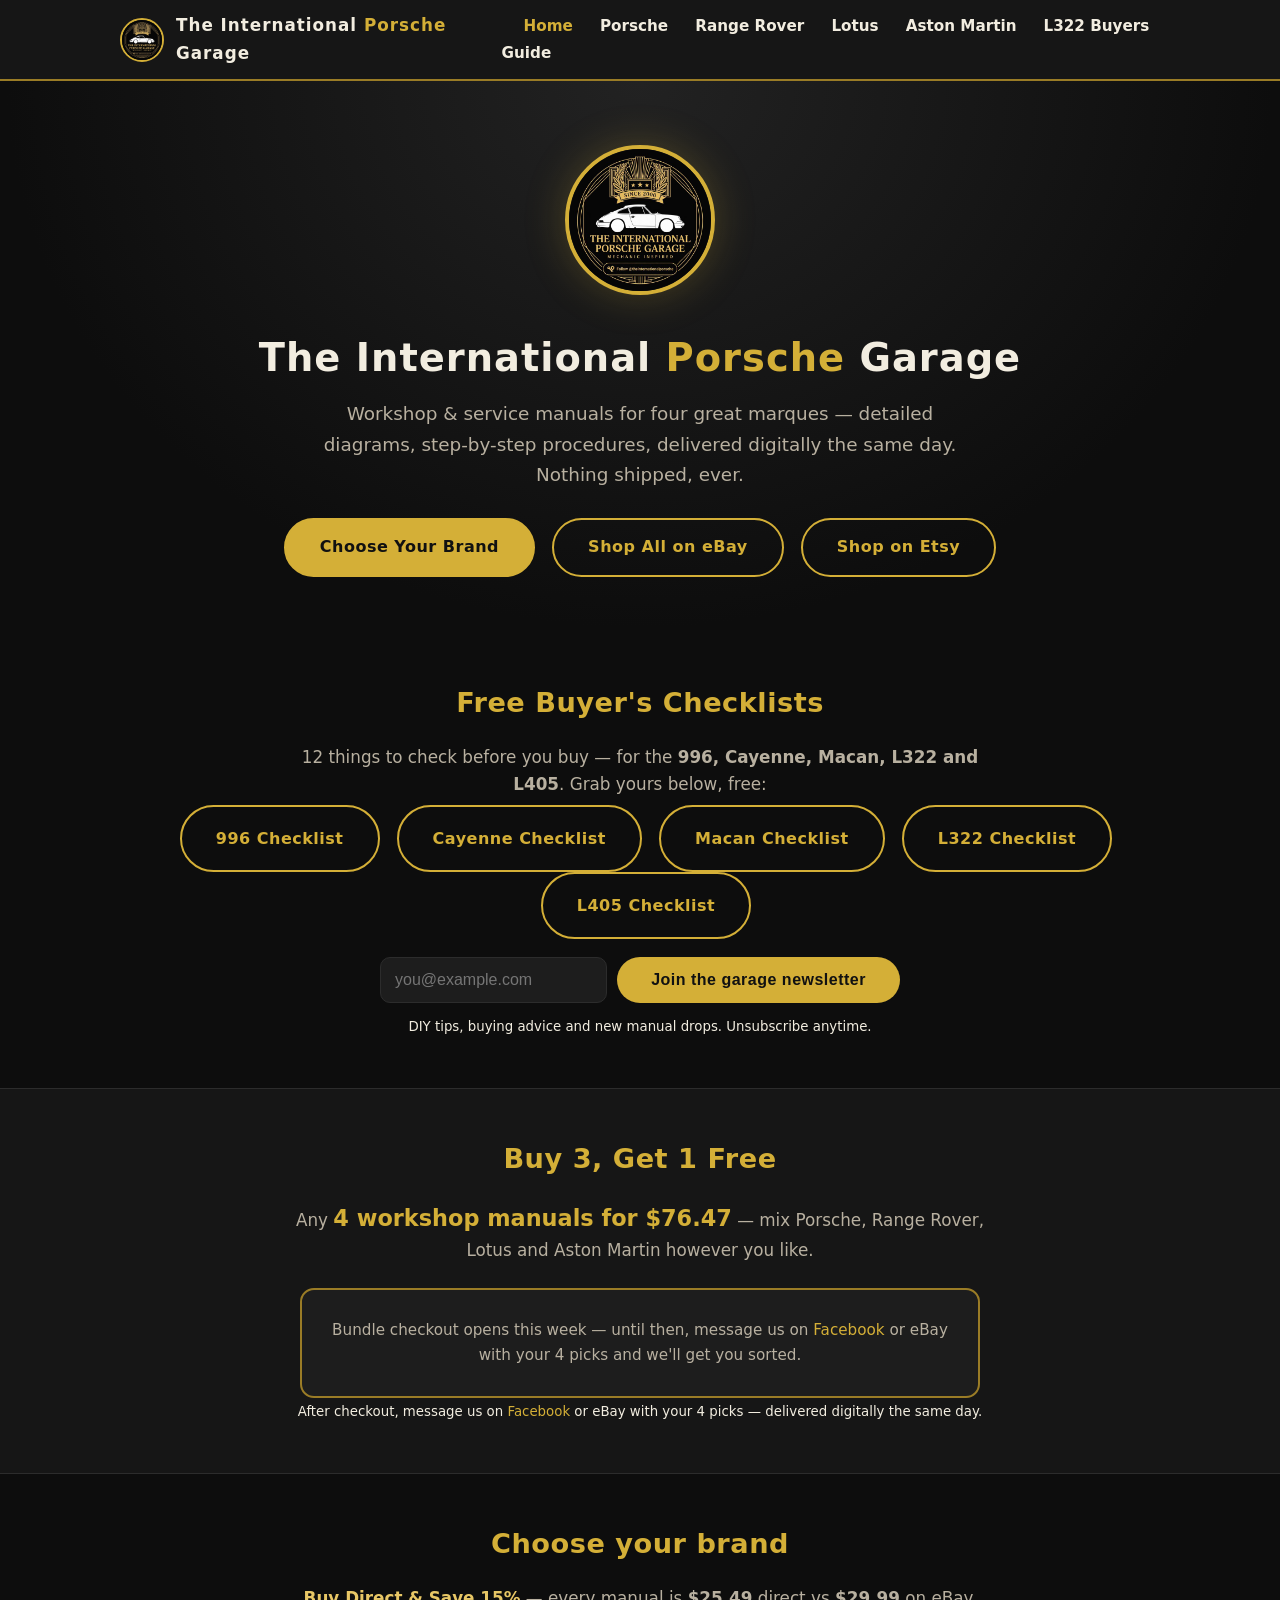
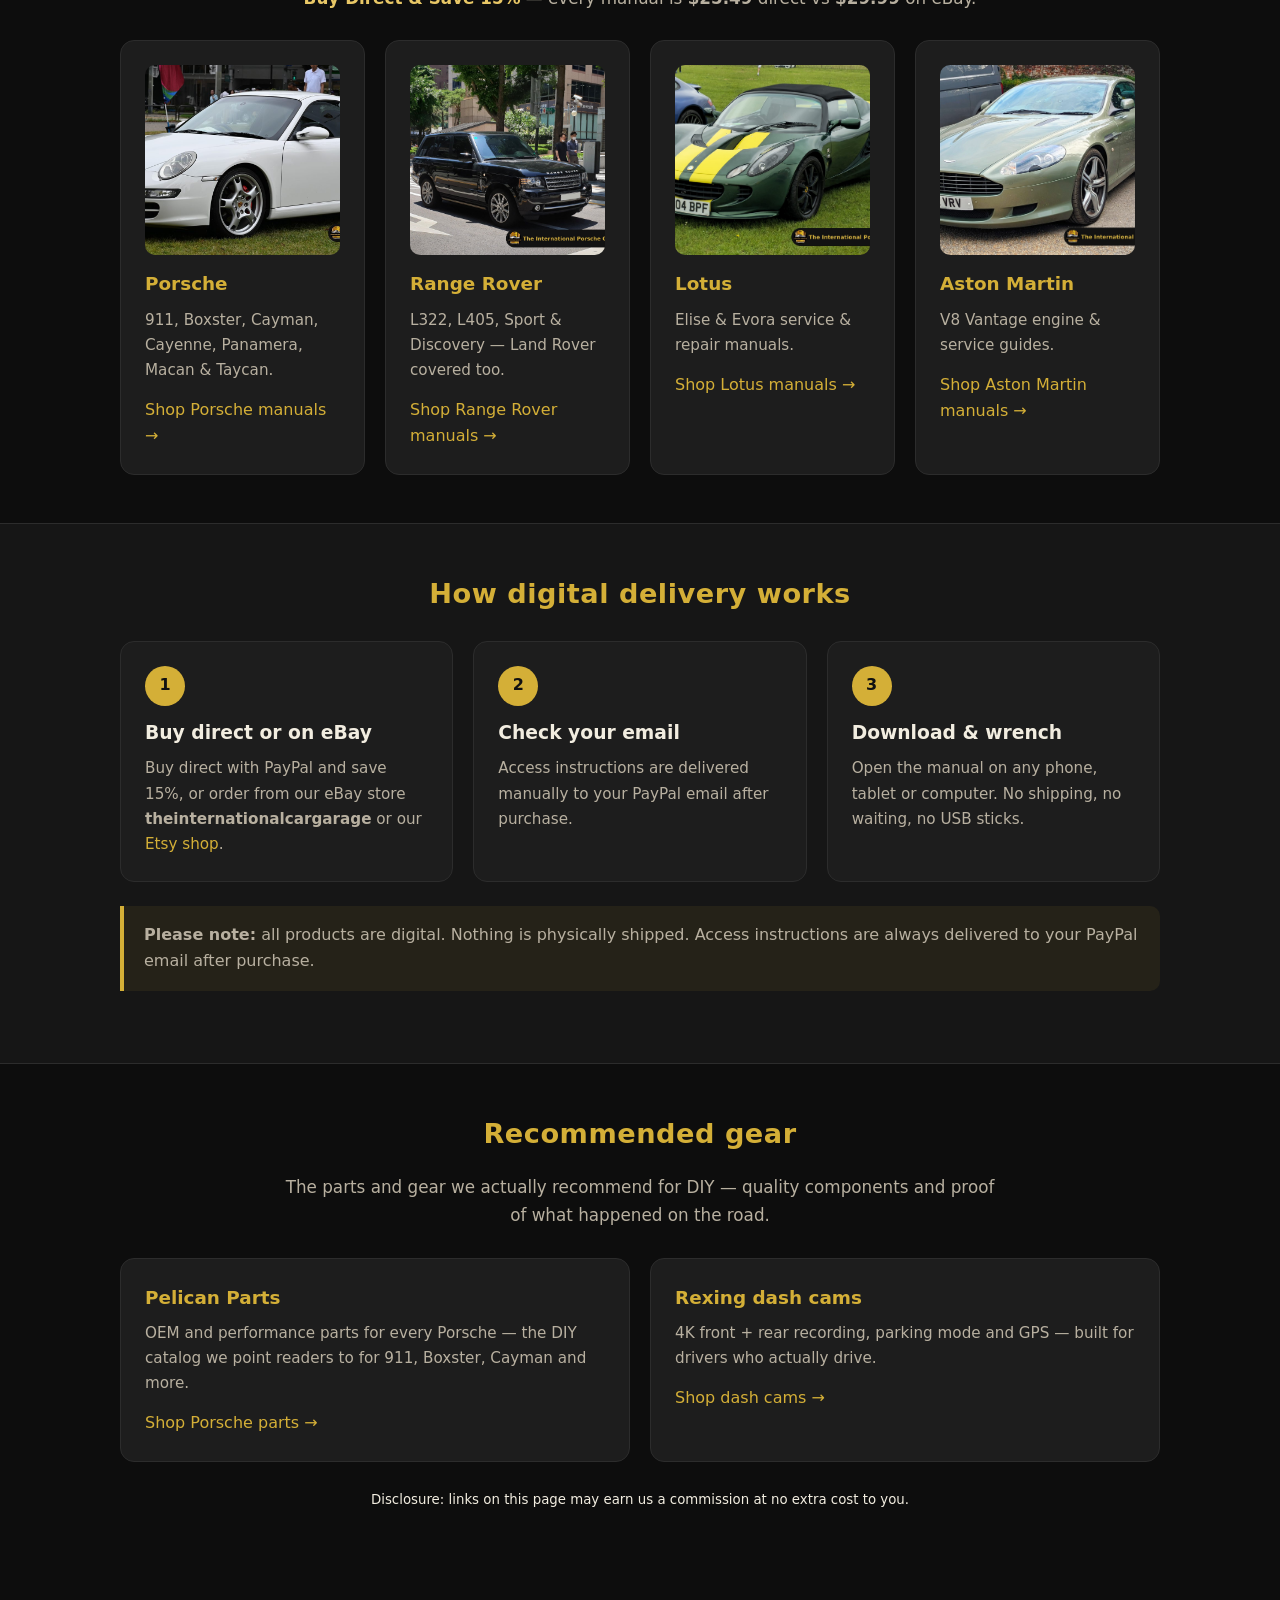
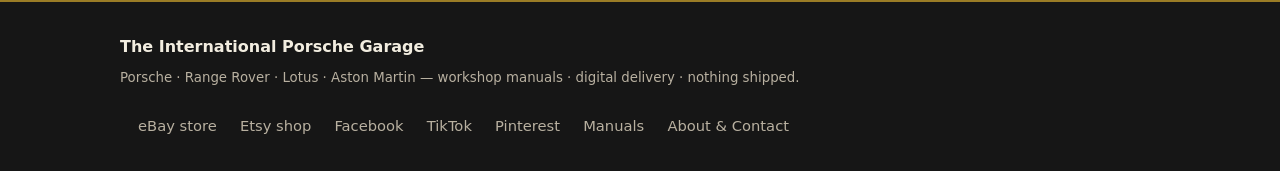
==== index.html @ 4a4b965f "Add Etsy shop links (hero, footers, how-to-buy)" ====
<!DOCTYPE html>
<html lang="en">
<head>
  <meta charset="utf-8">
  <meta name="viewport" content="width=device-width, initial-scale=1">
  <title>The International Porsche Garage — Workshop Manuals, 4 Brands, Digital Delivery</title>
  <meta name="description" content="Workshop & service manuals for Porsche, Range Rover, Lotus and Aston Martin. Buy direct & save 15% — $25.49 vs $29.99 on eBay. Same-day digital delivery.">
  <link rel="icon" href="assets/ipg-logo.jpg">
  <link rel="stylesheet" href="styles.css">
  <script src="https://www.paypal.com/sdk/js?client-id=BAACAXDh_GmUXd4wZb-8EBJlsgw_2A9mJOTpD0rXL8noN7NnNL7IlCgoK8mFamyL8GmLKQq5UxAEnn_iks&amp;components=hosted-buttons&amp;enable-funding=venmo&amp;currency=USD"></script>
</head>
<body>

<header class="site">
  <div class="wrap nav">
    <a class="brand" href="index.html">
      <img src="assets/ipg-logo.jpg" alt="The International Porsche Garage logo">
      <span>The International <em>Porsche</em> Garage</span>
    </a>
    <nav class="links">
      <a href="index.html" class="active">Home</a>
      <a href="brands/porsche.html">Porsche</a>
      <a href="brands/range-rover.html">Range Rover</a>
      <a href="brands/lotus.html">Lotus</a>
      <a href="brands/aston-martin.html">Aston Martin</a>
      <a href="l322-buyers-guide.pdf">L322 Buyers Guide</a>
    </nav>
  </div>
</header>

<div class="hero">
  <img class="logo" src="assets/ipg-logo.jpg" alt="The International Porsche Garage logo">
  <h1>The International <span class="gold">Porsche</span> Garage</h1>
  <p class="tag">Workshop &amp; service manuals for four great marques — detailed diagrams, step-by-step procedures, delivered digitally the same day. Nothing shipped, ever.</p>
  <a class="btn" href="#brands">Choose Your Brand</a>
  <a class="btn ghost" href="https://ebay.com/inf/internationalporschegarage?mkcid=1&mkrid=711-53200-19255-0&siteid=0&campid=5339212462&toolid=80008&mkevt=1" rel="noopener">Shop All on eBay</a>
  <a class="btn ghost" href="https://internationalgarage.etsy.com" rel="noopener">Shop on Etsy</a>
</div>

<section class="block" id="checklist">
  <div class="wrap">
    <h2 class="center">Free Buyer's Checklists</h2>
    <p class="lead center" style="margin:0 auto 6px;">12 things to check before you buy — for the <strong>996, Cayenne, Macan, L322 and L405</strong>. Grab yours below, free:</p>
    <p class="center" style="line-height:2.2;">
      <a class="btn ghost" href="996-buyers-checklist.pdf">996 Checklist</a>
      <a class="btn ghost" href="cayenne-buyers-checklist.pdf">Cayenne Checklist</a>
      <a class="btn ghost" href="macan-buyers-checklist.pdf">Macan Checklist</a>
      <a class="btn ghost" href="l322-buyers-checklist.pdf">L322 Checklist</a>
      <a class="btn ghost" href="l405-buyers-checklist.pdf">L405 Checklist</a>
    </p>
    <form class="signup" action="https://buttondown.com/api/emails/embed-subscribe/theinternational" method="post" target="popupwindow" onsubmit="window.open('https://buttondown.com/theinternational','popupwindow')">
      <input type="email" name="email" placeholder="you@example.com" required aria-label="Email address">
      <input type="submit" class="btn" value="Join the garage newsletter">
    </form>
    <p class="center"><small>DIY tips, buying advice and new manual drops. Unsubscribe anytime.</small></p>
  </div>
</section>

<section class="block alt" id="bundle">
  <div class="wrap">
    <h2 class="center">Buy 3, Get 1 Free</h2>
    <p class="lead center" style="margin:0 auto 6px;">Any <span class="bundle-price">4 workshop manuals for $76.47</span> — mix Porsche, Range Rover, Lotus and Aston Martin however you like.</p>
    <div class="buybox" id="bundle-box"></div>
    <p class="center"><small>After checkout, message us on <a href="https://www.facebook.com/theinternationalporschegarage" rel="noopener">Facebook</a> or eBay with your 4 picks — delivered digitally the same day.</small></p>
  </div>
</section>

<section class="block" id="brands">
  <div class="wrap">
    <h2 class="center">Choose your brand</h2>
    <p class="lead center" style="margin:0 auto;"><span class="save">Buy Direct &amp; Save 15%</span> — every manual is <strong>$25.49</strong> direct vs <strong>$29.99</strong> on eBay.</p>
    <div class="grid">
      <div class="card brand-card">
        <a href="brands/porsche.html"><img src="assets/brands/porsche/ebay-116914563737.jpg" alt="Porsche workshop manuals" loading="lazy"></a>
        <h3>Porsche</h3>
        <p>911, Boxster, Cayman, Cayenne, Panamera, Macan &amp; Taycan.</p>
        <a href="brands/porsche.html">Shop Porsche manuals →</a>
      </div>
      <div class="card brand-card">
        <a href="brands/range-rover.html"><img src="assets/brands/range-rover/ebay-116346151803.jpg" alt="Range Rover workshop manuals" loading="lazy"></a>
        <h3>Range Rover</h3>
        <p>L322, L405, Sport &amp; Discovery — Land Rover covered too.</p>
        <a href="brands/range-rover.html">Shop Range Rover manuals →</a>
      </div>
      <div class="card brand-card">
        <a href="brands/lotus.html"><img src="assets/brands/lotus/ebay-116580753707.jpg" alt="Lotus workshop manuals" loading="lazy"></a>
        <h3>Lotus</h3>
        <p>Elise &amp; Evora service &amp; repair manuals.</p>
        <a href="brands/lotus.html">Shop Lotus manuals →</a>
      </div>
      <div class="card brand-card">
        <a href="brands/aston-martin.html"><img src="assets/brands/aston-martin/ebay-116252899234.jpg" alt="Aston Martin workshop manuals" loading="lazy"></a>
        <h3>Aston Martin</h3>
        <p>V8 Vantage engine &amp; service guides.</p>
        <a href="brands/aston-martin.html">Shop Aston Martin manuals →</a>
      </div>
    </div>
  </div>
</section>

<section class="block alt">
  <div class="wrap">
    <h2 class="center">How digital delivery works</h2>
    <div class="steps">
      <div class="step">
        <div class="num">1</div>
        <h3>Buy direct or on eBay</h3>
        <p>Buy direct with PayPal and save 15%, or order from our eBay store <strong>theinternationalcargarage</strong> or our <a href="https://internationalgarage.etsy.com" rel="noopener">Etsy shop</a>.</p>
      </div>
      <div class="step">
        <div class="num">2</div>
        <h3>Check your email</h3>
        <p>Access instructions are delivered manually to your PayPal email after purchase.</p>
      </div>
      <div class="step">
        <div class="num">3</div>
        <h3>Download &amp; wrench</h3>
        <p>Open the manual on any phone, tablet or computer. No shipping, no waiting, no USB sticks.</p>
      </div>
    </div>
    <div class="note"><strong>Please note:</strong> all products are digital. Nothing is physically shipped. Access instructions are always delivered to your PayPal email after purchase.</div>
  </div>
</section>

<section class="block">   <div class="wrap">     <h2 class="center">Recommended gear</h2>     <p class="lead center" style="margin:0 auto;">The parts and gear we actually recommend for DIY — quality components and proof of what happened on the road.</p>     <div class="grid">       <div class="card"><h3>Pelican Parts</h3><p>OEM and performance parts for every Porsche — the DIY catalog we point readers to for 911, Boxster, Cayman and more.</p><a href="https://click.linksynergy.com/deeplink?id=HTCeAkO/Ac4&mid=43304&murl=https%3A%2F%2Fwww.pelicanparts.com%2FPorsche%2Fcatalog%2Fcatalog.htm" rel="nofollow sponsored noopener">Shop Porsche parts &rarr;</a></div>       <div class="card"><h3>Rexing dash cams</h3><p>4K front + rear recording, parking mode and GPS — built for drivers who actually drive.</p><a href="https://www.kqzyfj.com/click-101884568-15735466?url=https%3A%2F%2Frexing.com%2Fcollections%2Fshop-all-dash-cams" rel="nofollow sponsored noopener">Shop dash cams &rarr;</a></div>     </div>     <p class="center" style="margin-top:1.5rem;"><small>Disclosure: links on this page may earn us a commission at no extra cost to you.</small></p>   </div> </section>

<footer class="site">
  <div class="wrap">
    <div>
      <strong>The International Porsche Garage</strong>
      <small>Porsche · Range Rover · Lotus · Aston Martin — workshop manuals · digital delivery · nothing shipped.</small>
    </div>
    <div class="links">
      <a href="https://ebay.com/inf/internationalporschegarage?mkcid=1&mkrid=711-53200-19255-0&siteid=0&campid=5339212462&toolid=80008&mkevt=1" rel="noopener">eBay store</a>
      <a href="https://internationalgarage.etsy.com" rel="noopener">Etsy shop</a>
      <a href="https://www.facebook.com/theinternationalporschegarage" rel="noopener">Facebook</a>
      <a href="https://www.tiktok.com/@theinternationalporsche" rel="noopener">TikTok</a>
      <a href="https://www.pinterest.com/theinternationalporschegarage/" rel="noopener">Pinterest</a>
      <a href="manuals.html">Manuals</a>
      <a href="about.html">About &amp; Contact</a>
    </div>
  </div>
</footer>

<script>
(function () {
  // Bundle: buy 3 get 1 free — any 4 manuals for $76.47.
  // Peter creates the $76.47 hosted button in PayPal; paste its ID below to go live.
  var BUNDLE_BUTTON_ID = "7VCF7JUK8BPQG";
  var box = document.getElementById("bundle-box");
  if (BUNDLE_BUTTON_ID && window.paypal && paypal.HostedButtons) {
    box.innerHTML = "<h3>Pay with PayPal — $76.47</h3>";
    var div = document.createElement("div");
    div.id = "paypal-container-" + BUNDLE_BUTTON_ID;
    box.appendChild(div);
    paypal.HostedButtons({ hostedButtonId: BUNDLE_BUTTON_ID }).render("#" + div.id);
  } else {
    box.innerHTML = '<p class="muted">Bundle checkout opens this week — until then, message us on ' +
      '<a href="https://www.facebook.com/theinternationalporschegarage" rel="noopener">Facebook</a> ' +
      'or eBay with your 4 picks and we\'ll get you sorted.</p>';
  }
})();
</script>

</body>
</html>
---- styles.css ----
/* The International Porsche Garage — black & gold theme */
:root {
  --black: #0d0d0d;
  --coal: #161616;
  --panel: #1d1d1d;
  --gold: #d4af37;
  --gold-soft: #e8c766;
  --gold-dim: #9a7c26;
  --text: #f2ede0;
  --muted: #b8b0a0;
  --line: #2c2c2c;
}
* { box-sizing: border-box; margin: 0; padding: 0; }
html { scroll-behavior: smooth; }
body {
  font-family: "Segoe UI", system-ui, -apple-system, Helvetica, Arial, sans-serif;
  background: var(--black);
  color: var(--text);
  line-height: 1.65;
}
a { color: var(--gold); text-decoration: none; }
a:hover { color: var(--gold-soft); text-decoration: underline; }
.wrap { max-width: 1080px; margin: 0 auto; padding: 0 20px; }

/* Header */
header.site {
  background: var(--coal);
  border-bottom: 2px solid var(--gold-dim);
  position: sticky; top: 0; z-index: 50;
}
.nav { display: flex; align-items: center; justify-content: space-between; padding: 12px 20px; }
.brand { display: flex; align-items: center; gap: 12px; }
.brand img { width: 44px; height: 44px; border-radius: 50%; border: 2px solid var(--gold); object-fit: cover; }
.brand span { font-weight: 800; letter-spacing: 1px; font-size: 1.05rem; color: var(--text); }
.brand span em { color: var(--gold); font-style: normal; }
nav.links a { margin-left: 22px; font-weight: 600; font-size: .95rem; color: var(--text); }
nav.links a:hover, nav.links a.active { color: var(--gold); text-decoration: none; }

/* Hero */
.hero {
  text-align: center;
  padding: 64px 20px 56px;
  background: radial-gradient(ellipse at 50% 0%, #222 0%, var(--black) 70%);
}
.hero img.logo {
  width: 150px; height: 150px; border-radius: 50%;
  border: 4px solid var(--gold);
  box-shadow: 0 0 40px rgba(212,175,55,.25);
  object-fit: cover; margin-bottom: 22px;
}
.hero h1 { font-size: 2.4rem; letter-spacing: 1px; margin-bottom: 10px; }
.hero h1 .gold { color: var(--gold); }
.hero p.tag { color: var(--muted); font-size: 1.15rem; max-width: 640px; margin: 0 auto 28px; }
.btn {
  display: inline-block; background: var(--gold); color: #111;
  font-weight: 800; letter-spacing: .5px;
  padding: 14px 34px; border-radius: 999px; font-size: 1rem;
  border: 2px solid var(--gold);
}
.btn:hover { background: var(--gold-soft); color: #111; text-decoration: none; }
.btn.ghost { background: transparent; color: var(--gold); margin-left: 12px; }
.btn.ghost:hover { background: rgba(212,175,55,.12); color: var(--gold-soft); }

/* Sections */
section.block { padding: 48px 0; }
section.block.alt { background: var(--coal); border-top: 1px solid var(--line); border-bottom: 1px solid var(--line); }
h2 { color: var(--gold); font-size: 1.7rem; margin-bottom: 18px; letter-spacing: .5px; }
h2.center, .center { text-align: center; }
p.lead { color: var(--muted); font-size: 1.05rem; max-width: 720px; }
.grid { display: grid; grid-template-columns: repeat(auto-fit, minmax(240px, 1fr)); gap: 20px; margin-top: 28px; }
.card {
  background: var(--panel); border: 1px solid var(--line); border-radius: 14px;
  padding: 24px; transition: transform .15s, border-color .15s;
}
.card:hover { transform: translateY(-3px); border-color: var(--gold-dim); }
.card h3 { color: var(--gold); margin-bottom: 8px; font-size: 1.15rem; }
.card p { color: var(--muted); font-size: .95rem; margin-bottom: 14px; }
.card .price { color: var(--text); font-weight: 700; margin-bottom: 14px; display: block; }
.steps { display: grid; grid-template-columns: repeat(auto-fit, minmax(220px, 1fr)); gap: 20px; margin-top: 24px; }
.step { background: var(--panel); border: 1px solid var(--line); border-radius: 14px; padding: 24px; }
.step .num {
  display: inline-flex; width: 40px; height: 40px; border-radius: 50%;
  background: var(--gold); color: #111; font-weight: 800;
  align-items: center; justify-content: center; margin-bottom: 12px;
}
.step h3 { margin-bottom: 8px; }
.step p { color: var(--muted); font-size: .95rem; }

/* Footer */
footer.site { background: var(--coal); border-top: 2px solid var(--gold-dim); padding: 32px 20px; margin-top: 40px; }
footer.site .wrap { display: flex; flex-wrap: wrap; gap: 24px; justify-content: space-between; align-items: center; }
footer.site small { color: var(--muted); display: block; margin-top: 6px; }
footer.site .links a { margin-left: 18px; font-size: .92rem; color: var(--muted); }
footer.site .links a:hover { color: var(--gold); }

/* FAQ / about */
.faq dt { color: var(--gold); font-weight: 700; margin-top: 20px; }
.faq dd { color: var(--muted); margin-top: 6px; }
.note {
  background: rgba(212,175,55,.08); border-left: 4px solid var(--gold);
  padding: 16px 20px; border-radius: 0 10px 10px 0; margin: 24px 0; color: var(--muted);
}
@media (max-width: 640px) {
  .hero h1 { font-size: 1.8rem; }
  nav.links a { margin-left: 14px; font-size: .85rem; }
  .btn.ghost { margin-left: 0; margin-top: 12px; }
}

/* Brand pages */
.brand-hero { padding: 56px 20px 44px; }
ul.ticks { list-style: none; margin: 18px 0; }
ul.ticks li { color: var(--muted); padding: 6px 0 6px 30px; position: relative; }
ul.ticks li::before { content: "✓"; color: var(--gold); position: absolute; left: 4px; font-weight: 800; }
.buybox {
  background: var(--panel); border: 2px solid var(--gold-dim); border-radius: 14px;
  padding: 28px; margin: 24px auto 0; max-width: 680px; text-align: center;
}
.buybox h3 { color: var(--gold); margin-bottom: 10px; }
.buybox .muted, p.muted { color: var(--muted); font-size: .95rem; }
.buy-links { display: flex; flex-wrap: wrap; gap: 8px 22px; margin-top: 12px; }
.buy-links a { white-space: nowrap; }
.gallery {
  display: grid; grid-template-columns: repeat(auto-fill, minmax(200px, 1fr));
  gap: 16px; margin-top: 28px;
}
.gallery figure {
  background: var(--panel); border: 1px solid var(--line); border-radius: 12px;
  overflow: hidden; margin: 0;
}
.gallery img { width: 100%; height: 190px; object-fit: cover; display: block; }
.gallery figcaption { color: var(--muted); font-size: .82rem; padding: 10px 12px; text-transform: capitalize; }

/* Brand hub cards */
.brand-card { overflow: hidden; }
.brand-card img { width: 100%; height: 190px; object-fit: cover; border-radius: 10px; margin-bottom: 14px; display: block; }
.save { color: var(--gold-soft); font-weight: 700; }

/* Video embeds */
.videos { display: grid; grid-template-columns: repeat(auto-fill, minmax(300px, 1fr)); gap: 16px; margin-top: 28px; }
.videos figure { background: var(--panel); border: 1px solid var(--line); border-radius: 12px; overflow: hidden; margin: 0; }
.video-wrap { position: relative; padding-bottom: 56.25%; height: 0; }
.video-wrap iframe, .video-wrap video { position: absolute; top: 0; left: 0; width: 100%; height: 100%; border: 0; }
.videos figcaption { color: var(--muted); font-size: .82rem; padding: 10px 12px; }

/* Admin tool */
.admin-wrap { max-width: 760px; margin: 0 auto; padding: 24px 20px 60px; }
.passgate { text-align: center; padding: 60px 20px; }
.passgate input, .admin input[type=text], .admin input[type=url], .admin textarea, .admin select {
  width: 100%; background: var(--panel); border: 1px solid var(--line); color: var(--text);
  border-radius: 10px; padding: 12px 14px; font-size: 1rem; margin: 6px 0 14px; font-family: inherit;
}
.admin textarea { min-height: 90px; }
.admin label { color: var(--gold); font-weight: 700; display: block; margin-top: 18px; }
.admin .hint { color: var(--muted); font-size: .88rem; margin-top: -8px; margin-bottom: 8px; }
.tabs { display: flex; gap: 8px; flex-wrap: wrap; margin: 20px 0; }
.tabs button {
  flex: 1 1 0; min-width: 120px; background: var(--panel); border: 1px solid var(--line);
  color: var(--text); border-radius: 999px; padding: 12px 8px; font-weight: 700; font-size: .95rem;
}
.tabs button.active { background: var(--gold); color: #111; border-color: var(--gold); }
.thumbs { display: flex; flex-wrap: wrap; gap: 10px; margin-top: 12px; }
.thumb { position: relative; width: 96px; }
.thumb img { width: 96px; height: 96px; object-fit: cover; border-radius: 10px; border: 1px solid var(--line); display: block; }
.thumb.hero img { border: 3px solid var(--gold); }
.thumb .x {
  position: absolute; top: -8px; right: -8px; width: 26px; height: 26px; border-radius: 50%;
  background: #a33; color: #fff; border: none; font-weight: 800; font-size: 14px; line-height: 1;
}
.thumb .makero {
  position: absolute; bottom: -8px; left: 4px; font-size: .68rem; background: var(--gold);
  color: #111; border: none; border-radius: 999px; padding: 2px 8px; font-weight: 700;
}
.prod { background: var(--panel); border: 1px solid var(--line); border-radius: 12px; padding: 16px; margin: 12px 0; }
.prod .row { display: flex; gap: 10px; }
.savebar { position: sticky; bottom: 0; background: var(--coal); border-top: 2px solid var(--gold-dim); padding: 14px 20px; display: flex; gap: 10px; margin: 24px -20px 0; }
.savebar .btn { flex: 1; padding: 14px 10px; font-size: .95rem; }
.bigbtn { display: block; width: 100%; margin: 10px 0; }

/* Newsletter signup + bundle */
.signup { display: flex; gap: 10px; justify-content: center; margin: 18px auto 10px; max-width: 520px; flex-wrap: wrap; }
.signup input[type=email] { flex: 1; min-width: 220px; background: var(--panel); border: 1px solid var(--line); color: var(--text); border-radius: 10px; padding: 12px 14px; font-size: 1rem; }
.signup input[type=email]:focus { outline: none; border-color: var(--gold); }
.signup .btn { border: none; cursor: pointer; }
.bundle-price { font-size: 1.4rem; color: var(--gold); font-weight: 800; }
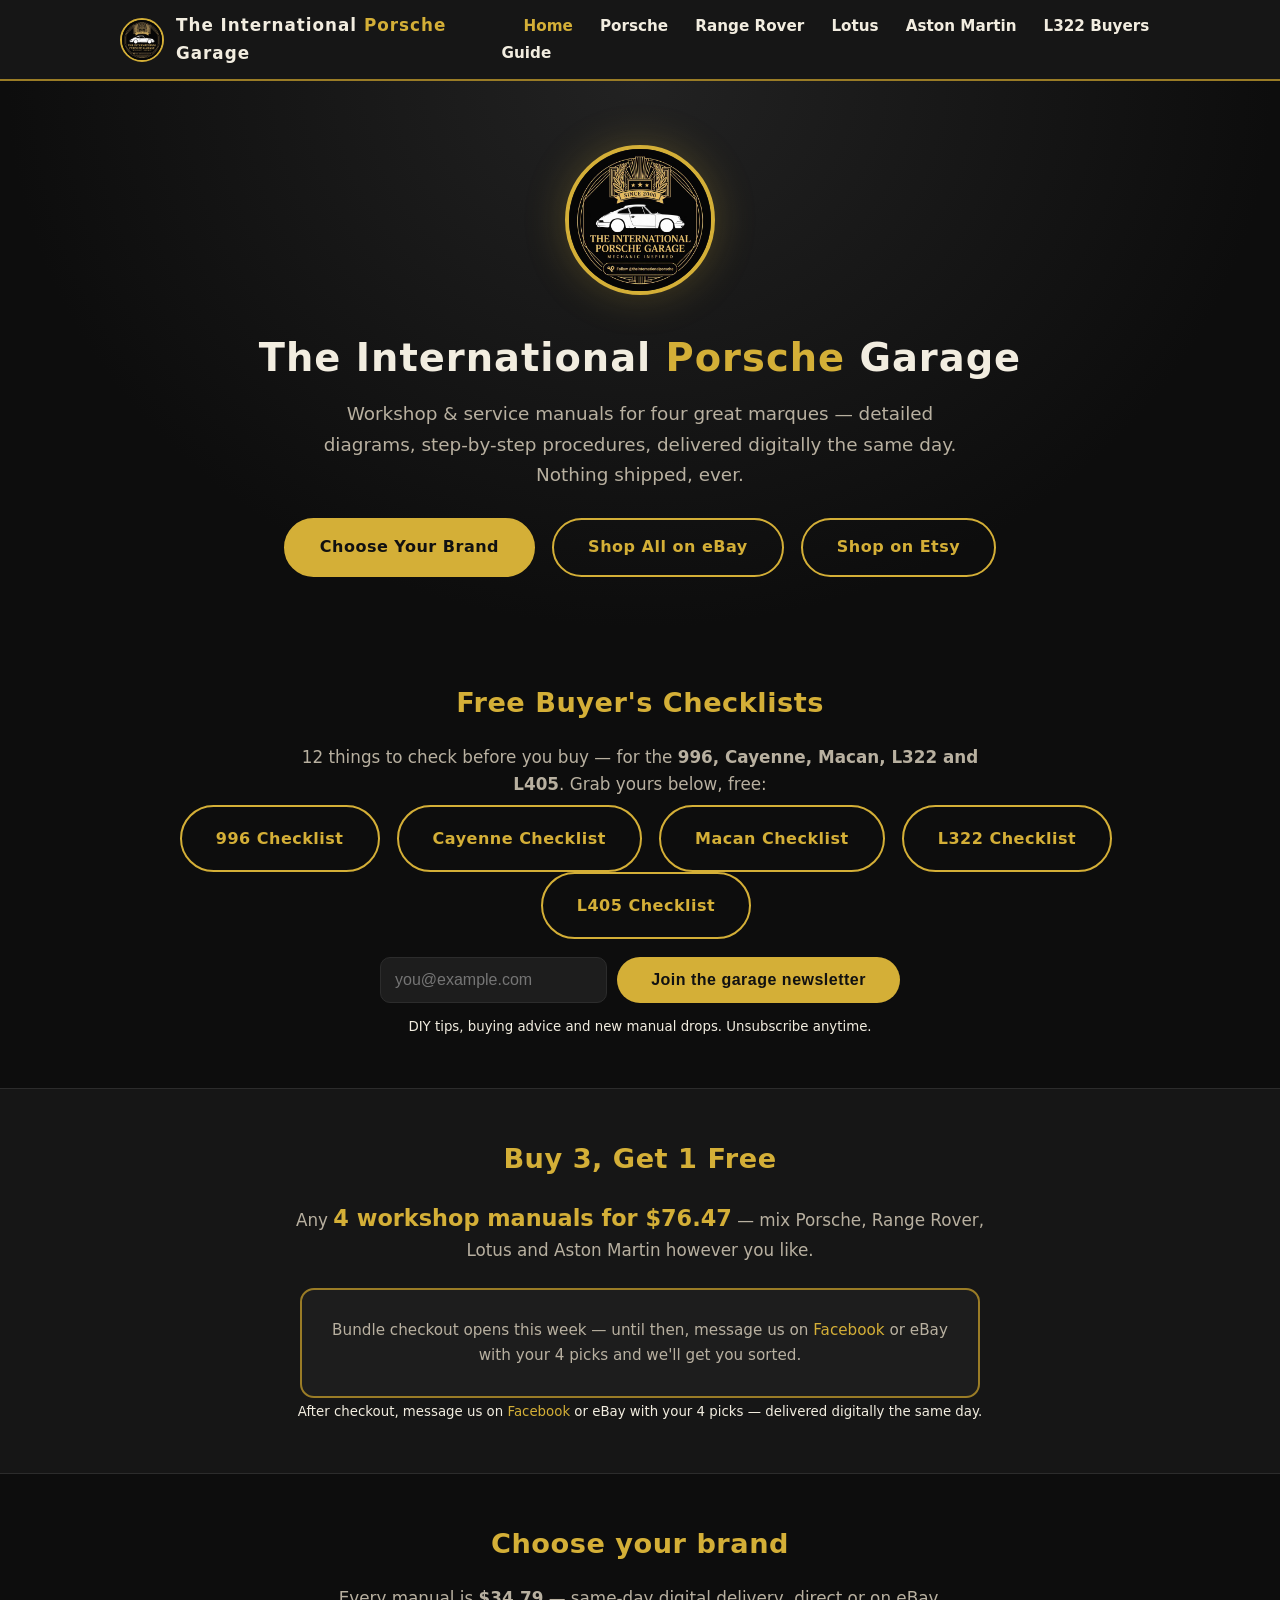
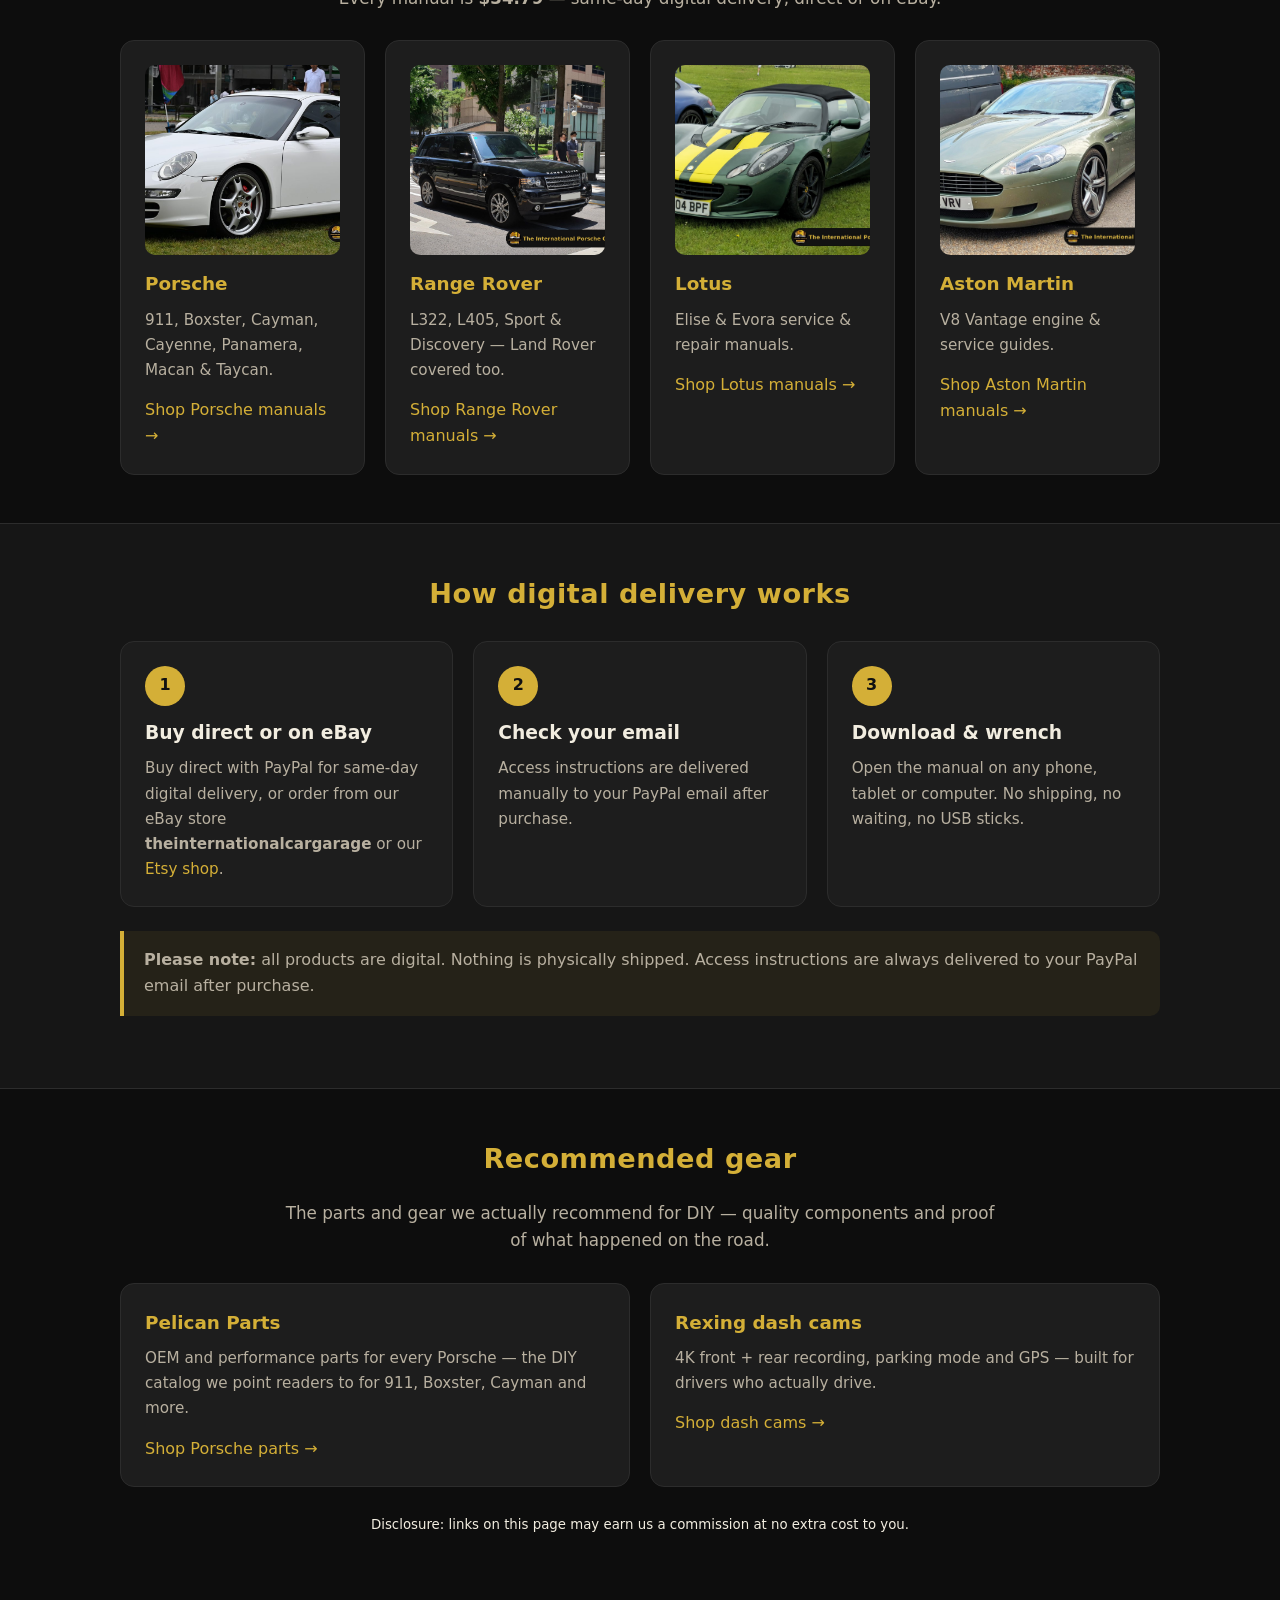
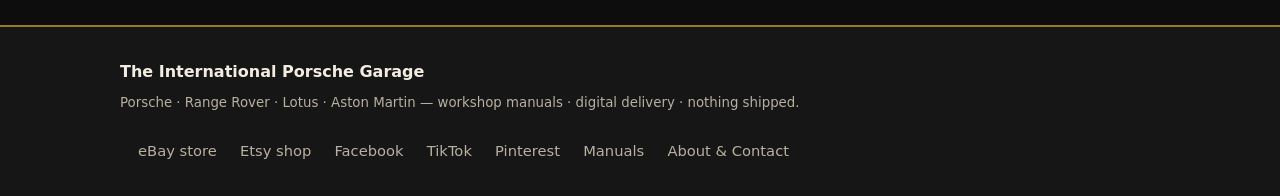
==== commit 6a2b41cf: "Price update: workshop manuals 4.79 direct and eBay" ====
--- a/index.html
+++ b/index.html
@@ -4,7 +4,7 @@
   <meta charset="utf-8">
   <meta name="viewport" content="width=device-width, initial-scale=1">
   <title>The International Porsche Garage — Workshop Manuals, 4 Brands, Digital Delivery</title>
-  <meta name="description" content="Workshop & service manuals for Porsche, Range Rover, Lotus and Aston Martin. Buy direct & save 15% — $25.49 vs $29.99 on eBay. Same-day digital delivery.">
+  <meta name="description" content="Workshop & service manuals for Porsche, Range Rover, Lotus and Aston Martin. Every manual $34.79 — same-day digital delivery, direct or on eBay.">
   <link rel="icon" href="assets/ipg-logo.jpg">
   <link rel="stylesheet" href="styles.css">
   <script src="https://www.paypal.com/sdk/js?client-id=BAACAXDh_GmUXd4wZb-8EBJlsgw_2A9mJOTpD0rXL8noN7NnNL7IlCgoK8mFamyL8GmLKQq5UxAEnn_iks&amp;components=hosted-buttons&amp;enable-funding=venmo&amp;currency=USD"></script>
@@ -68,7 +68,7 @@
 <section class="block" id="brands">
   <div class="wrap">
     <h2 class="center">Choose your brand</h2>
-    <p class="lead center" style="margin:0 auto;"><span class="save">Buy Direct &amp; Save 15%</span> — every manual is <strong>$25.49</strong> direct vs <strong>$29.99</strong> on eBay.</p>
+    <p class="lead center" style="margin:0 auto;">Every manual is <strong>$34.79</strong> — same-day digital delivery, direct or on eBay.</p>
     <div class="grid">
       <div class="card brand-card">
         <a href="brands/porsche.html"><img src="assets/brands/porsche/ebay-116914563737.jpg" alt="Porsche workshop manuals" loading="lazy"></a>
@@ -105,7 +105,7 @@
       <div class="step">
         <div class="num">1</div>
         <h3>Buy direct or on eBay</h3>
-        <p>Buy direct with PayPal and save 15%, or order from our eBay store <strong>theinternationalcargarage</strong> or our <a href="https://internationalgarage.etsy.com" rel="noopener">Etsy shop</a>.</p>
+        <p>Buy direct with PayPal for same-day digital delivery, or order from our eBay store <strong>theinternationalcargarage</strong> or our <a href="https://internationalgarage.etsy.com" rel="noopener">Etsy shop</a>.</p>
       </div>
       <div class="step">
         <div class="num">2</div>
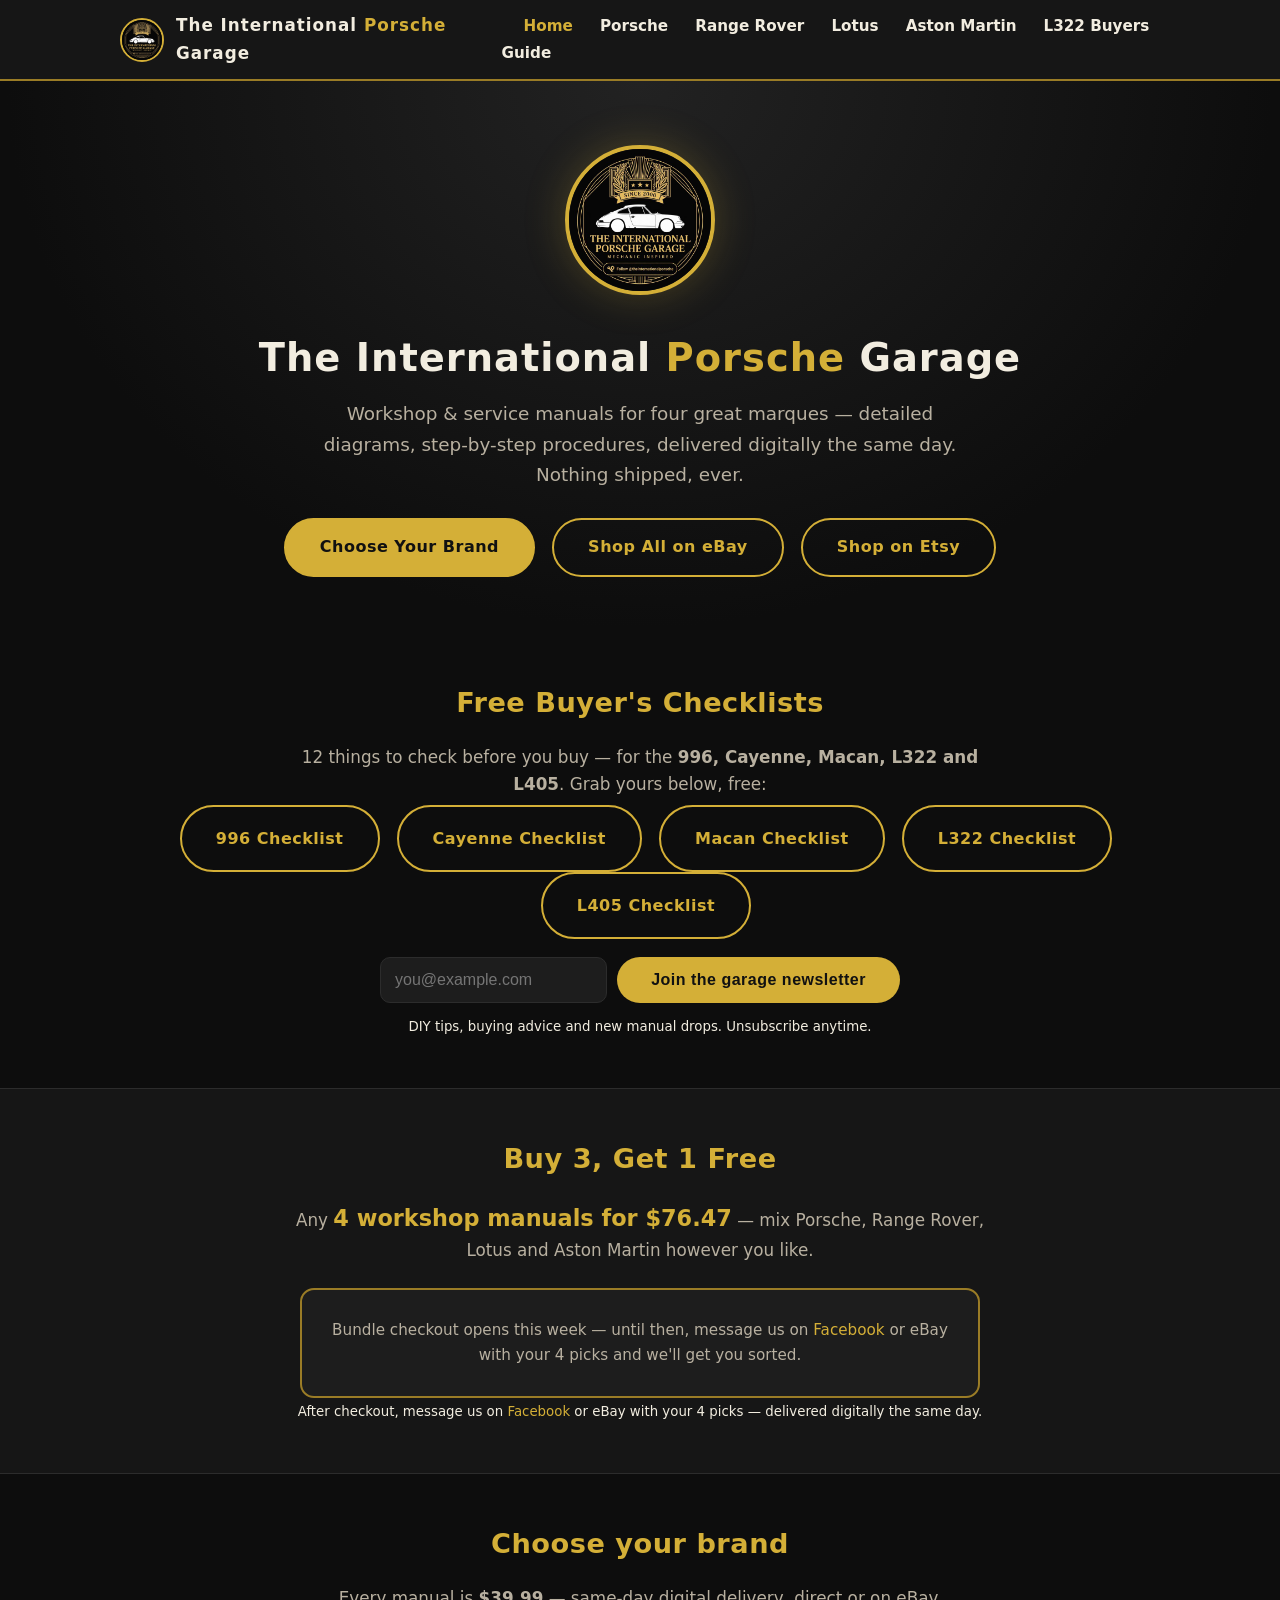
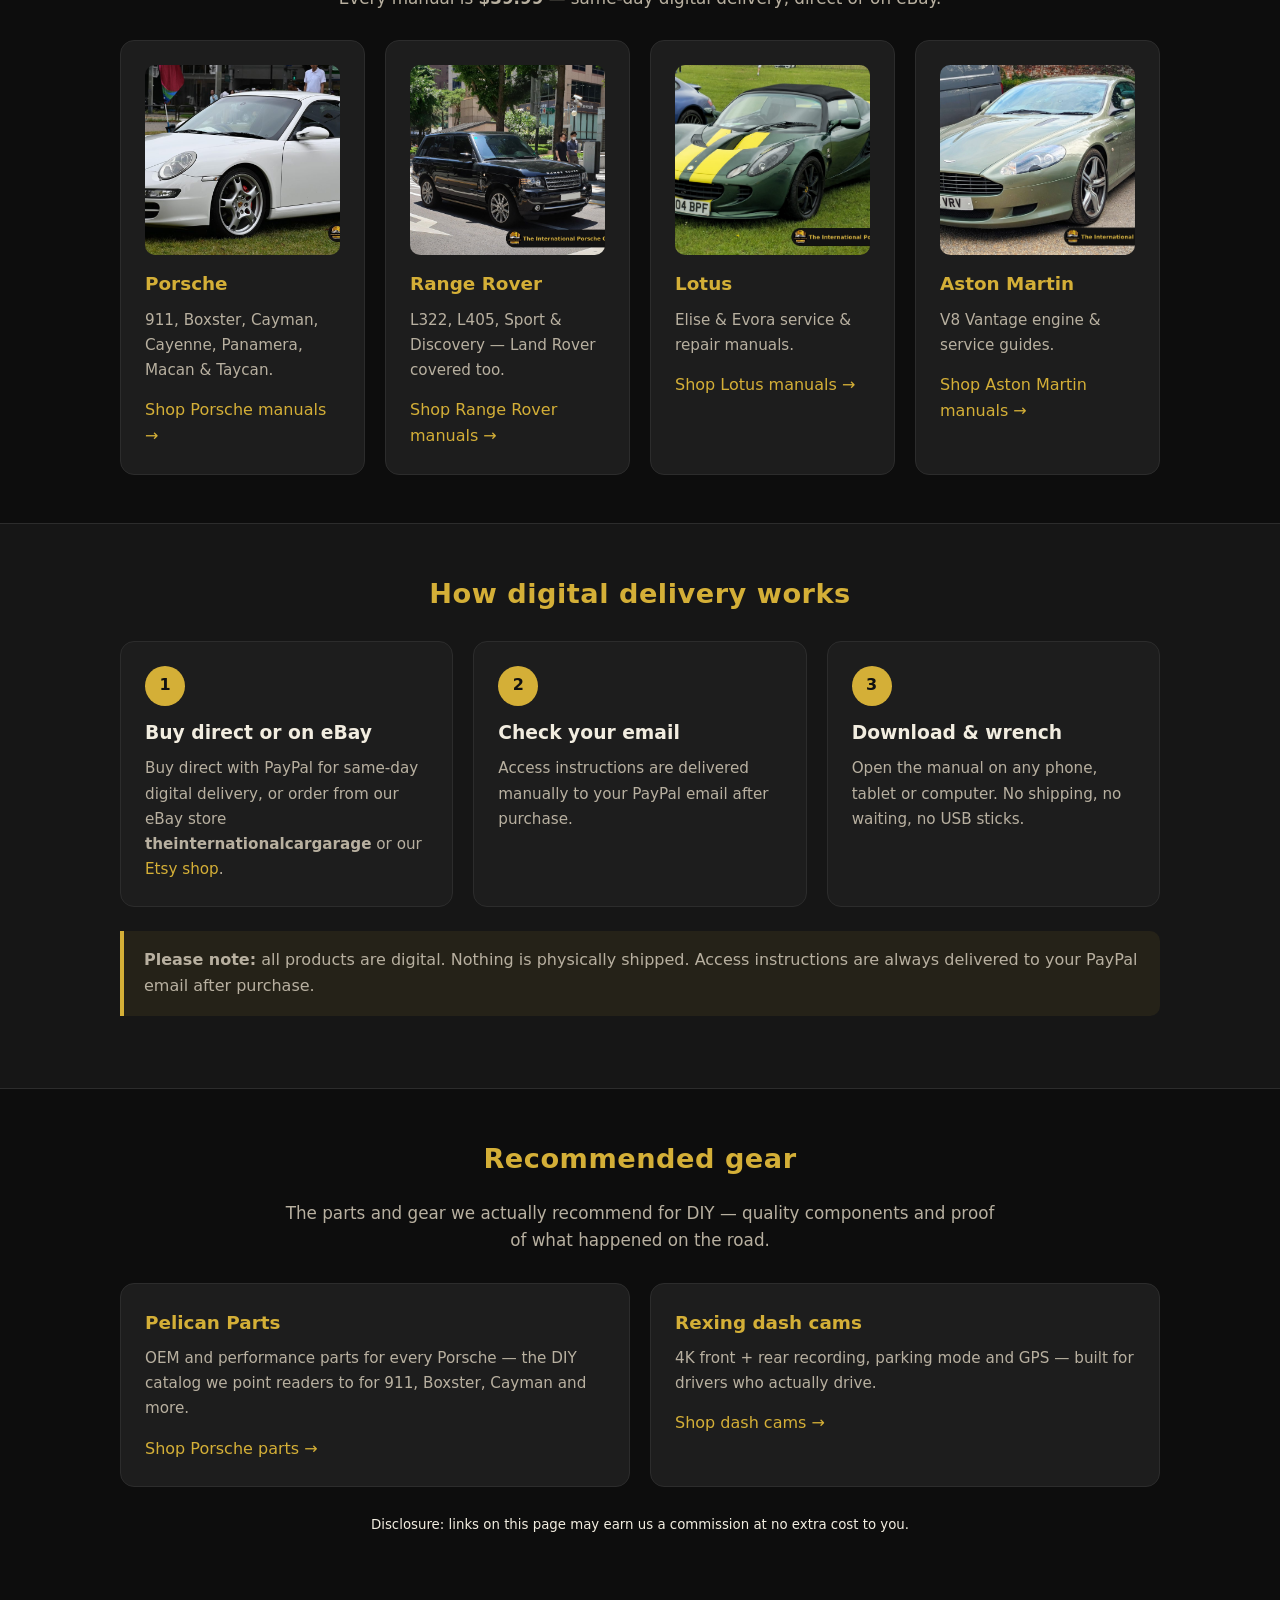
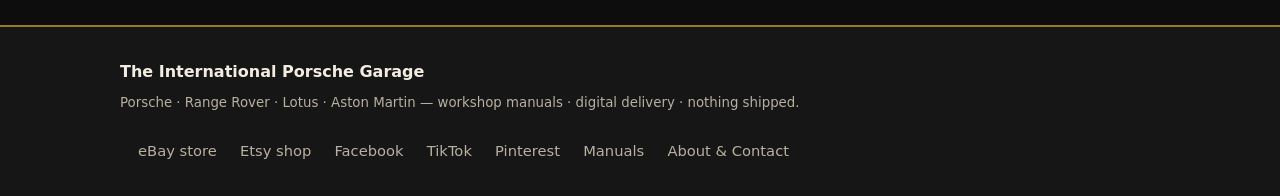
==== commit 615369c8: "Price update: workshop manuals 9.99" ====
--- a/index.html
+++ b/index.html
@@ -4,7 +4,7 @@
   <meta charset="utf-8">
   <meta name="viewport" content="width=device-width, initial-scale=1">
   <title>The International Porsche Garage — Workshop Manuals, 4 Brands, Digital Delivery</title>
-  <meta name="description" content="Workshop & service manuals for Porsche, Range Rover, Lotus and Aston Martin. Every manual $34.79 — same-day digital delivery, direct or on eBay.">
+  <meta name="description" content="Workshop & service manuals for Porsche, Range Rover, Lotus and Aston Martin. Every manual $39.99 — same-day digital delivery, direct or on eBay.">
   <link rel="icon" href="assets/ipg-logo.jpg">
   <link rel="stylesheet" href="styles.css">
   <script src="https://www.paypal.com/sdk/js?client-id=BAACAXDh_GmUXd4wZb-8EBJlsgw_2A9mJOTpD0rXL8noN7NnNL7IlCgoK8mFamyL8GmLKQq5UxAEnn_iks&amp;components=hosted-buttons&amp;enable-funding=venmo&amp;currency=USD"></script>
@@ -68,7 +68,7 @@
 <section class="block" id="brands">
   <div class="wrap">
     <h2 class="center">Choose your brand</h2>
-    <p class="lead center" style="margin:0 auto;">Every manual is <strong>$34.79</strong> — same-day digital delivery, direct or on eBay.</p>
+    <p class="lead center" style="margin:0 auto;">Every manual is <strong>$39.99</strong> — same-day digital delivery, direct or on eBay.</p>
     <div class="grid">
       <div class="card brand-card">
         <a href="brands/porsche.html"><img src="assets/brands/porsche/ebay-116914563737.jpg" alt="Porsche workshop manuals" loading="lazy"></a>
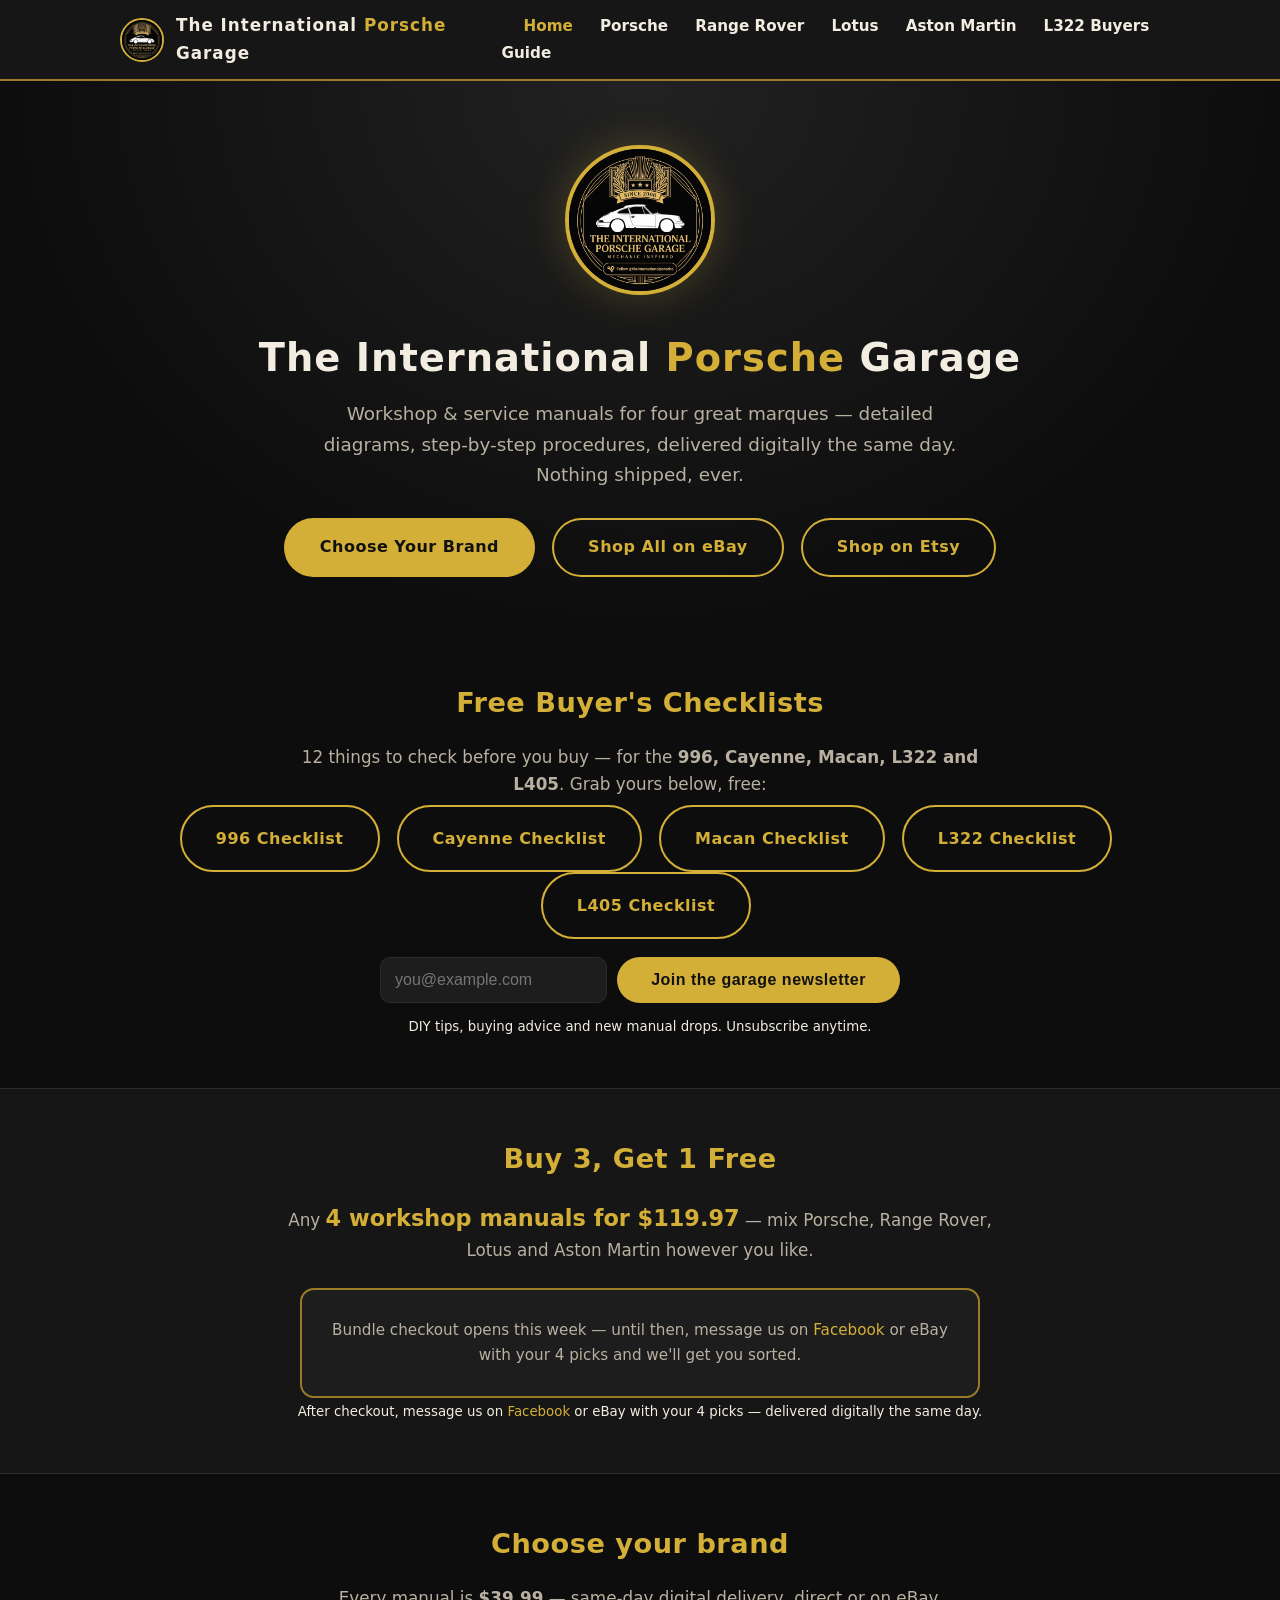
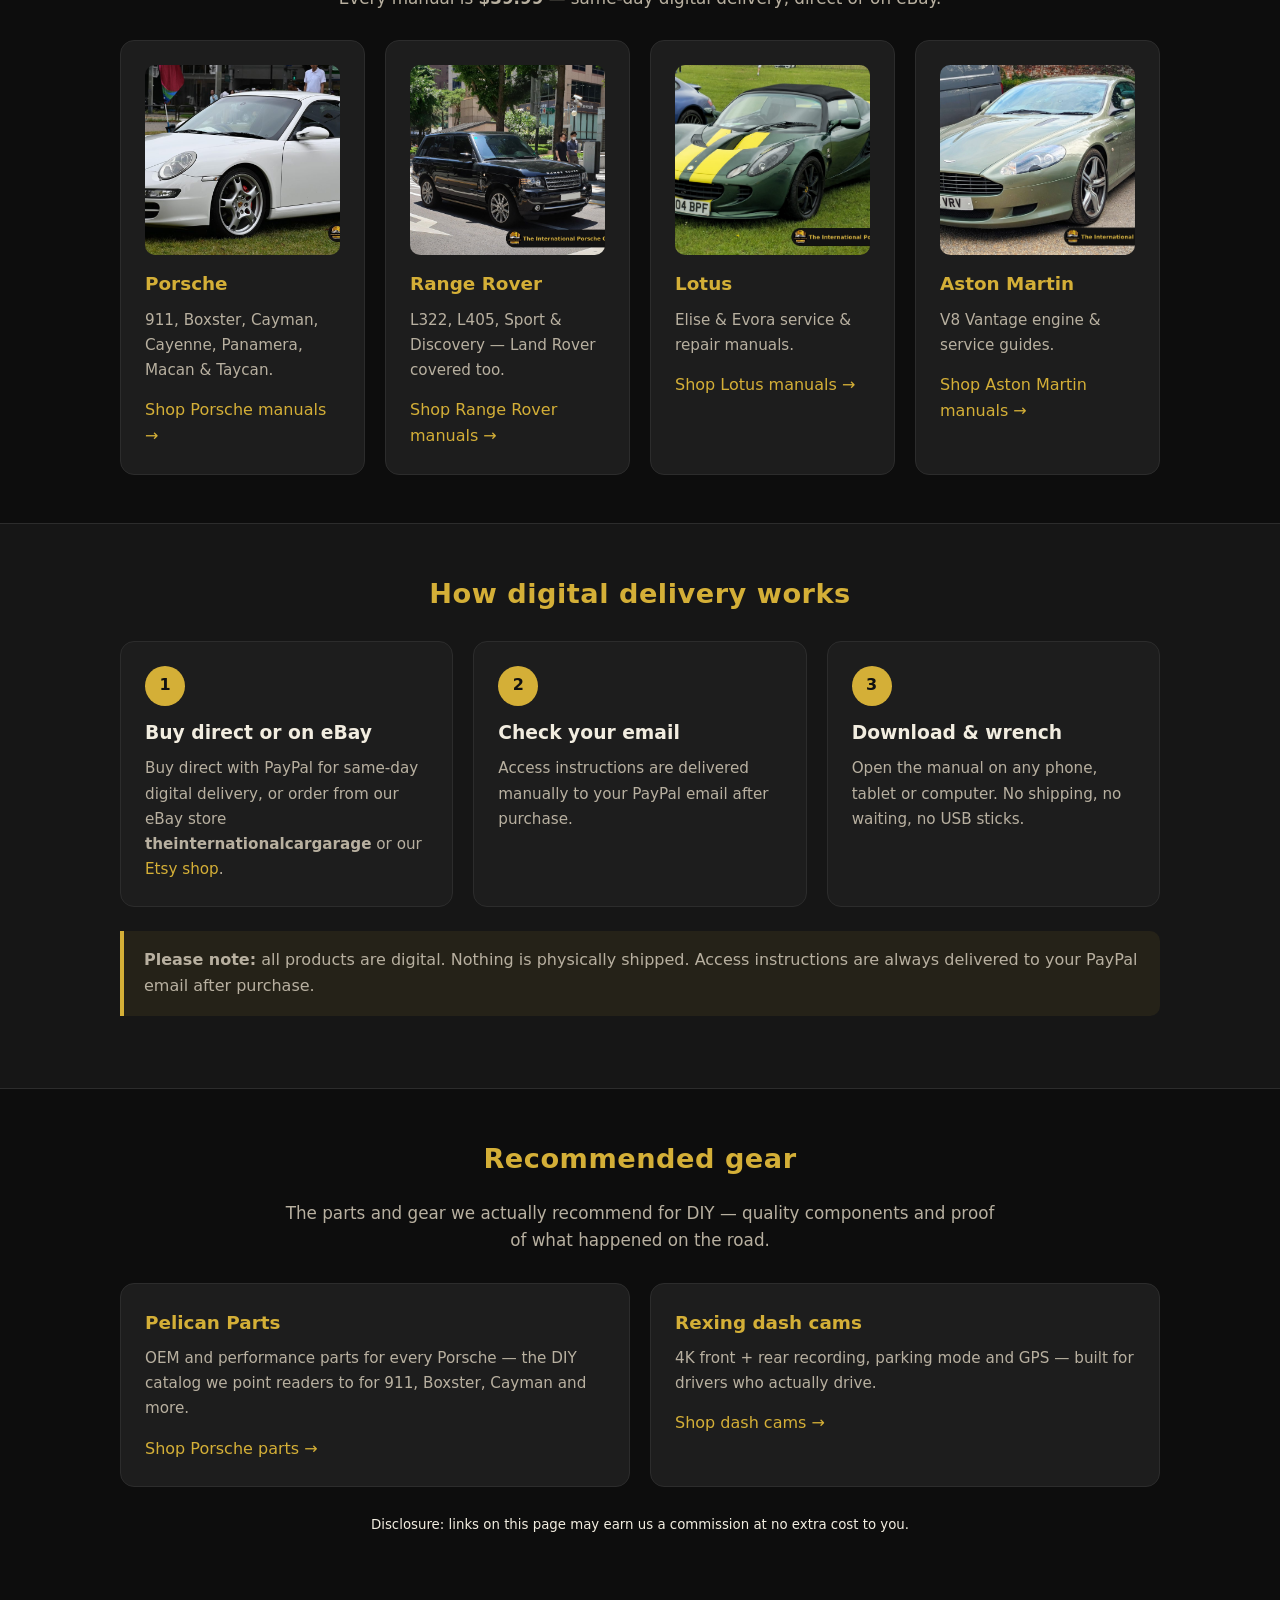
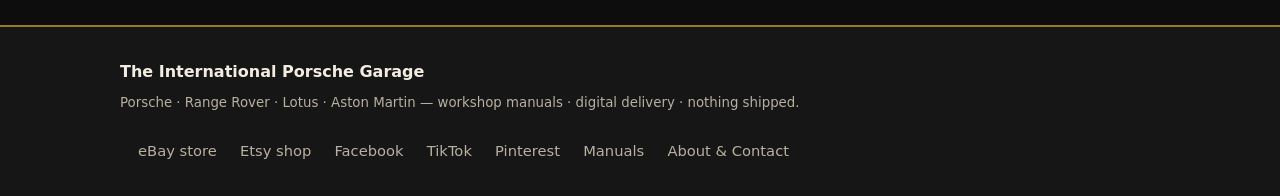
==== commit 04ad99cb: "Wire PayPal hosted buttons live: brand buttons 9.99, DVD add-on, bundle 19.97" ====
--- a/index.html
+++ b/index.html
@@ -59,7 +59,7 @@
 <section class="block alt" id="bundle">
   <div class="wrap">
     <h2 class="center">Buy 3, Get 1 Free</h2>
-    <p class="lead center" style="margin:0 auto 6px;">Any <span class="bundle-price">4 workshop manuals for $76.47</span> — mix Porsche, Range Rover, Lotus and Aston Martin however you like.</p>
+    <p class="lead center" style="margin:0 auto 6px;">Any <span class="bundle-price">4 workshop manuals for $119.97</span> — mix Porsche, Range Rover, Lotus and Aston Martin however you like.</p>
     <div class="buybox" id="bundle-box"></div>
     <p class="center"><small>After checkout, message us on <a href="https://www.facebook.com/theinternationalporschegarage" rel="noopener">Facebook</a> or eBay with your 4 picks — delivered digitally the same day.</small></p>
   </div>
@@ -144,12 +144,12 @@
 
 <script>
 (function () {
-  // Bundle: buy 3 get 1 free — any 4 manuals for $76.47.
-  // Peter creates the $76.47 hosted button in PayPal; paste its ID below to go live.
+  // Bundle: buy 3 get 1 free — any 4 manuals for $119.97.
+  // Peter creates the $119.97 hosted button in PayPal; paste its ID below to go live.
   var BUNDLE_BUTTON_ID = "7VCF7JUK8BPQG";
   var box = document.getElementById("bundle-box");
   if (BUNDLE_BUTTON_ID && window.paypal && paypal.HostedButtons) {
-    box.innerHTML = "<h3>Pay with PayPal — $76.47</h3>";
+    box.innerHTML = "<h3>Pay with PayPal — $119.97</h3>";
     var div = document.createElement("div");
     div.id = "paypal-container-" + BUNDLE_BUTTON_ID;
     box.appendChild(div);
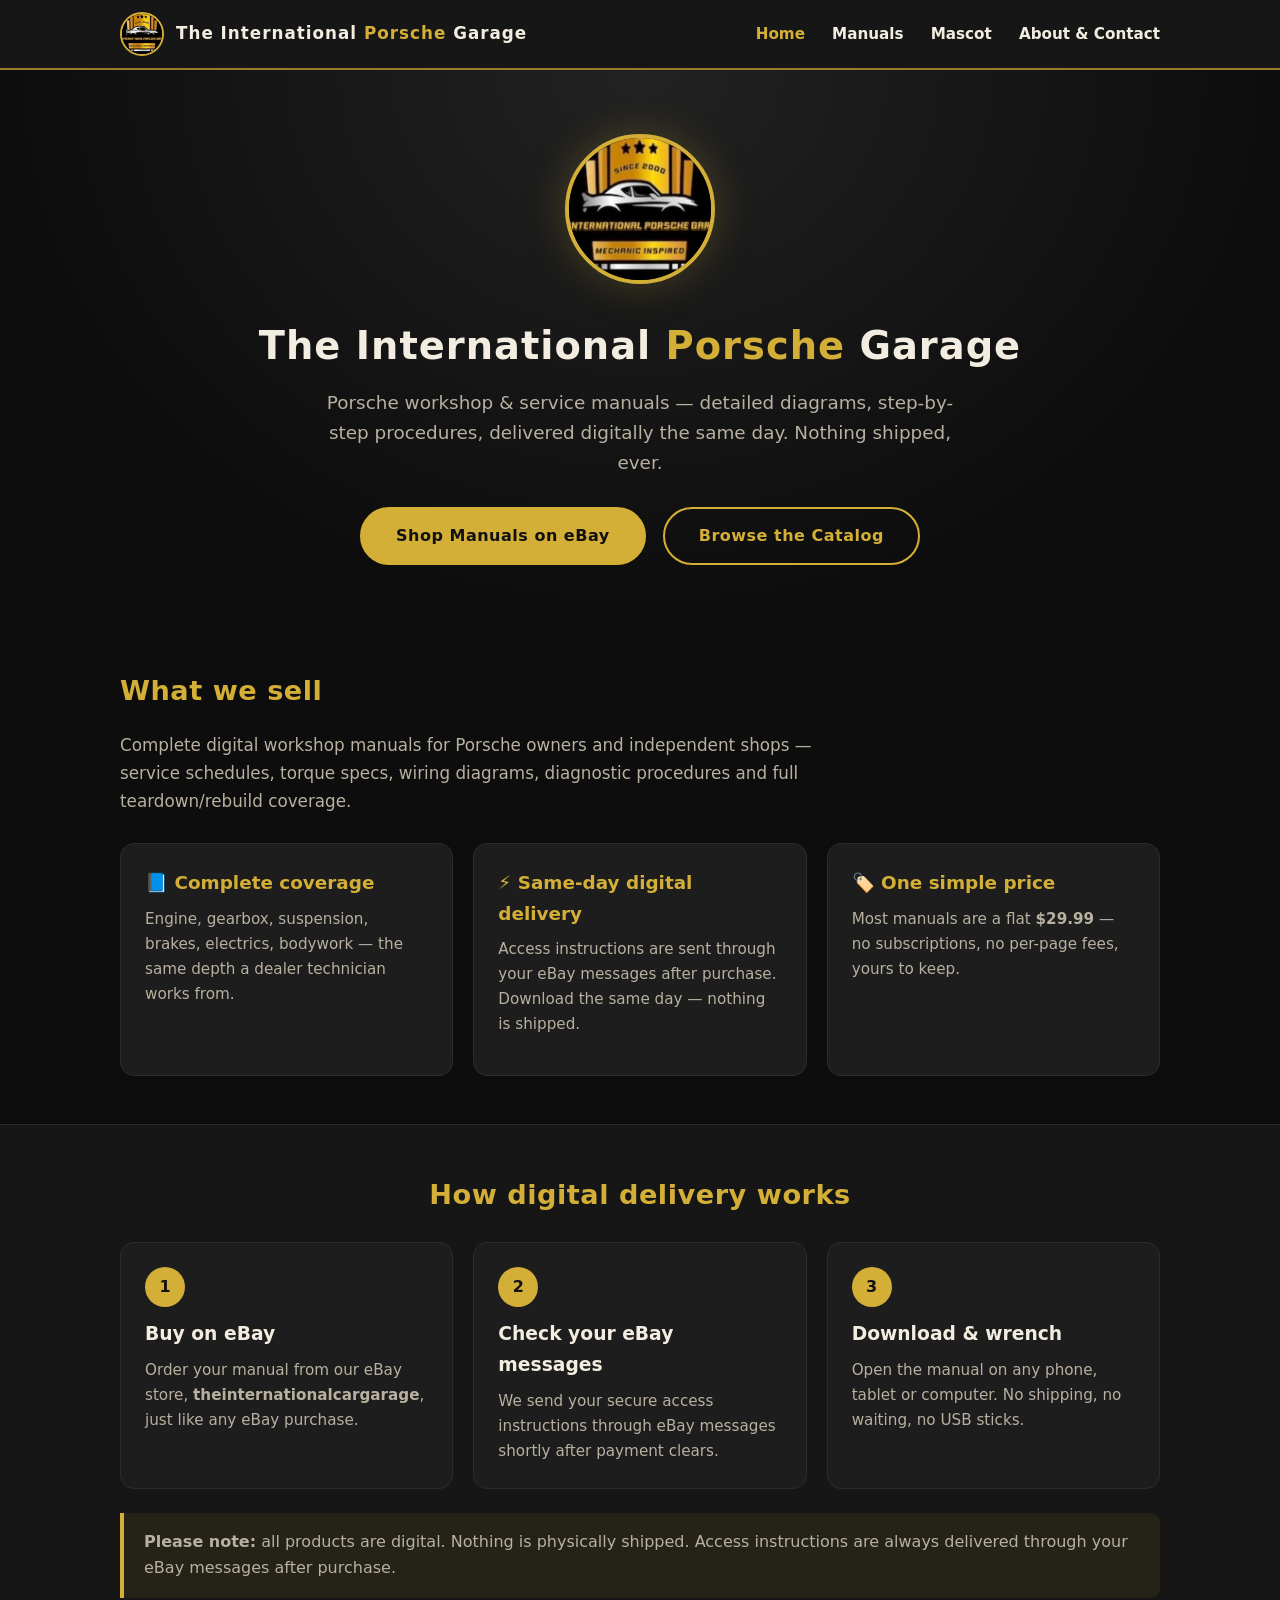
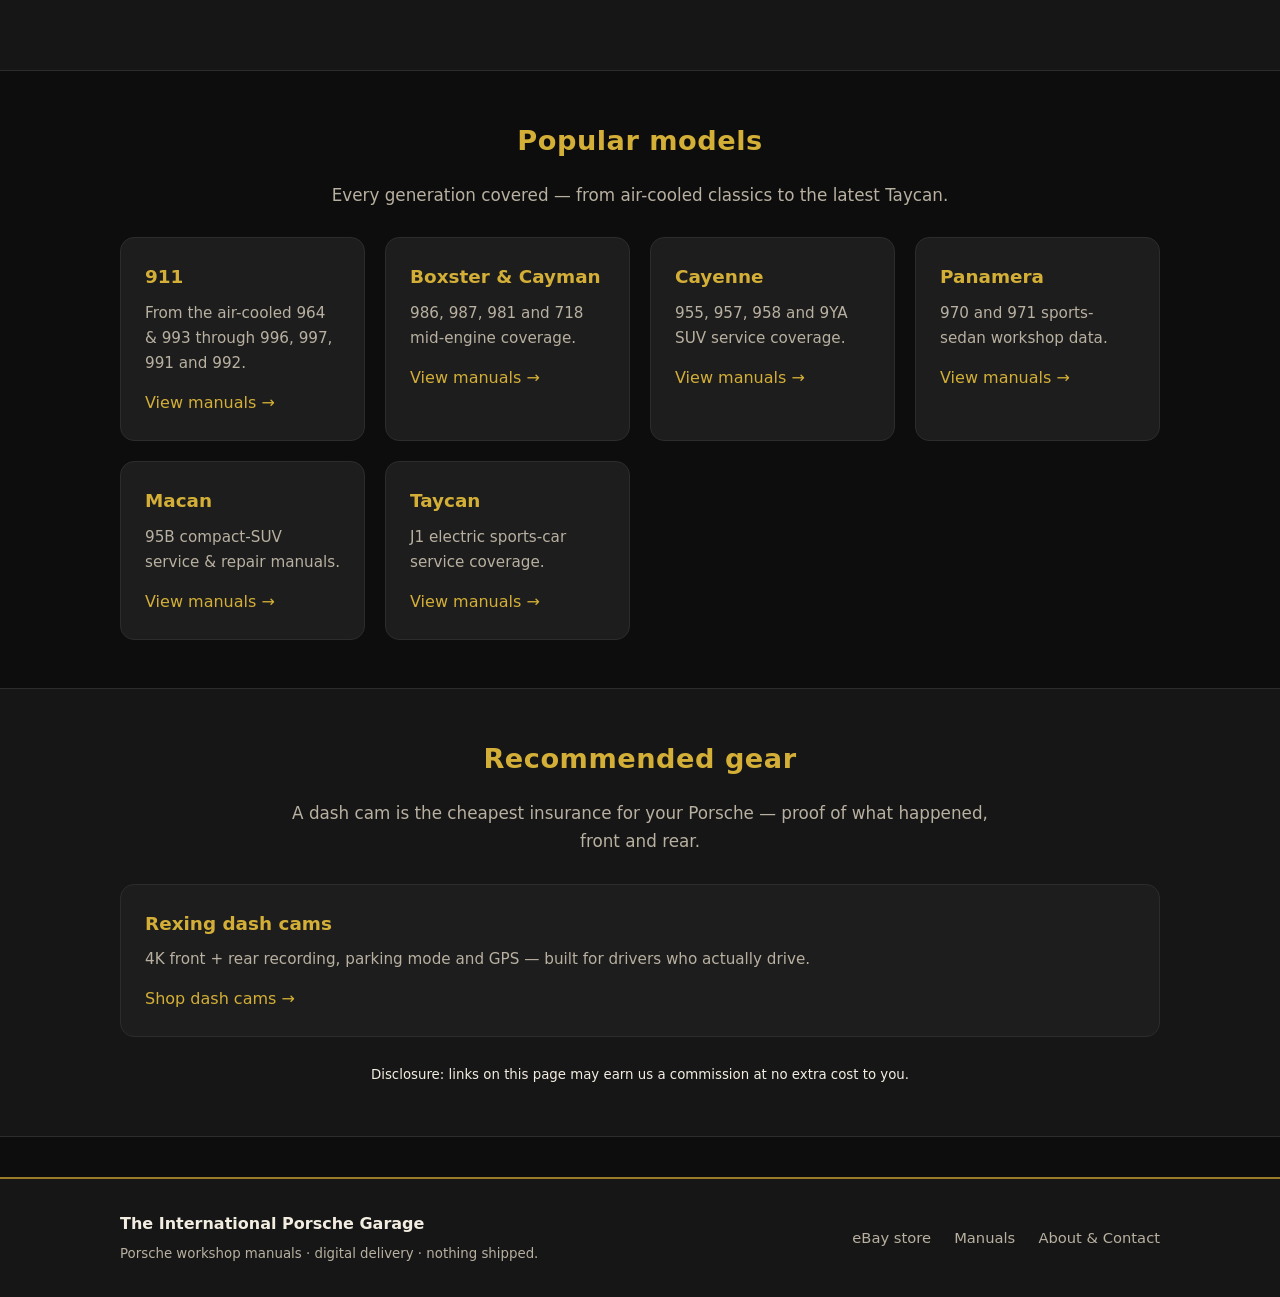
==== commit a81540df: "Add mascot page with 3 videos + nav links" ====
--- a/index.html
+++ b/index.html
@@ -3,11 +3,10 @@
 <head>
   <meta charset="utf-8">
   <meta name="viewport" content="width=device-width, initial-scale=1">
-  <title>The International Porsche Garage — Workshop Manuals, 4 Brands, Digital Delivery</title>
-  <meta name="description" content="Workshop & service manuals for Porsche, Range Rover, Lotus and Aston Martin. Every manual $39.99 — same-day digital delivery, direct or on eBay.">
+  <title>The International Porsche Garage — Porsche Workshop Manuals, Digital Delivery</title>
+  <meta name="description" content="Porsche workshop and service manuals for 911, Boxster, Cayman, Cayenne, Panamera, Macan and Taycan. Same-day digital delivery — nothing shipped.">
   <link rel="icon" href="assets/ipg-logo.jpg">
   <link rel="stylesheet" href="styles.css">
-  <script src="https://www.paypal.com/sdk/js?client-id=BAACAXDh_GmUXd4wZb-8EBJlsgw_2A9mJOTpD0rXL8noN7NnNL7IlCgoK8mFamyL8GmLKQq5UxAEnn_iks&amp;components=hosted-buttons&amp;enable-funding=venmo&amp;currency=USD"></script>
 </head>
 <body>
 
@@ -19,11 +18,9 @@
     </a>
     <nav class="links">
       <a href="index.html" class="active">Home</a>
-      <a href="brands/porsche.html">Porsche</a>
-      <a href="brands/range-rover.html">Range Rover</a>
-      <a href="brands/lotus.html">Lotus</a>
-      <a href="brands/aston-martin.html">Aston Martin</a>
-      <a href="l322-buyers-guide.pdf">L322 Buyers Guide</a>
+      <a href="manuals.html">Manuals</a>
+      <a href="mascot.html">Mascot</a>
+      <a href="about.html">About &amp; Contact</a>
     </nav>
   </div>
 </header>
@@ -31,68 +28,27 @@
 <div class="hero">
   <img class="logo" src="assets/ipg-logo.jpg" alt="The International Porsche Garage logo">
   <h1>The International <span class="gold">Porsche</span> Garage</h1>
-  <p class="tag">Workshop &amp; service manuals for four great marques — detailed diagrams, step-by-step procedures, delivered digitally the same day. Nothing shipped, ever.</p>
-  <a class="btn" href="#brands">Choose Your Brand</a>
-  <a class="btn ghost" href="https://ebay.com/inf/internationalporschegarage?mkcid=1&mkrid=711-53200-19255-0&siteid=0&campid=5339212462&toolid=80008&mkevt=1" rel="noopener">Shop All on eBay</a>
-  <a class="btn ghost" href="https://internationalgarage.etsy.com" rel="noopener">Shop on Etsy</a>
+  <p class="tag">Porsche workshop &amp; service manuals — detailed diagrams, step-by-step procedures, delivered digitally the same day. Nothing shipped, ever.</p>
+  <a class="btn" href="https://ebay.com/inf/internationalporschegarage?mkcid=1&mkrid=711-53200-19255-0&siteid=0&campid=5339212462&toolid=80008&mkevt=1" rel="noopener">Shop Manuals on eBay</a>
+  <a class="btn ghost" href="manuals.html">Browse the Catalog</a>
 </div>
 
-<section class="block" id="checklist">
+<section class="block">
   <div class="wrap">
-    <h2 class="center">Free Buyer's Checklists</h2>
-    <p class="lead center" style="margin:0 auto 6px;">12 things to check before you buy — for the <strong>996, Cayenne, Macan, L322 and L405</strong>. Grab yours below, free:</p>
-    <p class="center" style="line-height:2.2;">
-      <a class="btn ghost" href="996-buyers-checklist.pdf">996 Checklist</a>
-      <a class="btn ghost" href="cayenne-buyers-checklist.pdf">Cayenne Checklist</a>
-      <a class="btn ghost" href="macan-buyers-checklist.pdf">Macan Checklist</a>
-      <a class="btn ghost" href="l322-buyers-checklist.pdf">L322 Checklist</a>
-      <a class="btn ghost" href="l405-buyers-checklist.pdf">L405 Checklist</a>
-    </p>
-    <form class="signup" action="https://buttondown.com/api/emails/embed-subscribe/theinternational" method="post" target="popupwindow" onsubmit="window.open('https://buttondown.com/theinternational','popupwindow')">
-      <input type="email" name="email" placeholder="you@example.com" required aria-label="Email address">
-      <input type="submit" class="btn" value="Join the garage newsletter">
-    </form>
-    <p class="center"><small>DIY tips, buying advice and new manual drops. Unsubscribe anytime.</small></p>
-  </div>
-</section>
-
-<section class="block alt" id="bundle">
-  <div class="wrap">
-    <h2 class="center">Buy 3, Get 1 Free</h2>
-    <p class="lead center" style="margin:0 auto 6px;">Any <span class="bundle-price">4 workshop manuals for $119.97</span> — mix Porsche, Range Rover, Lotus and Aston Martin however you like.</p>
-    <div class="buybox" id="bundle-box"></div>
-    <p class="center"><small>After checkout, message us on <a href="https://www.facebook.com/theinternationalporschegarage" rel="noopener">Facebook</a> or eBay with your 4 picks — delivered digitally the same day.</small></p>
-  </div>
-</section>
-
-<section class="block" id="brands">
-  <div class="wrap">
-    <h2 class="center">Choose your brand</h2>
-    <p class="lead center" style="margin:0 auto;">Every manual is <strong>$39.99</strong> — same-day digital delivery, direct or on eBay.</p>
+    <h2>What we sell</h2>
+    <p class="lead">Complete digital workshop manuals for Porsche owners and independent shops — service schedules, torque specs, wiring diagrams, diagnostic procedures and full teardown/rebuild coverage.</p>
     <div class="grid">
-      <div class="card brand-card">
-        <a href="brands/porsche.html"><img src="assets/brands/porsche/ebay-116914563737.jpg" alt="Porsche workshop manuals" loading="lazy"></a>
-        <h3>Porsche</h3>
-        <p>911, Boxster, Cayman, Cayenne, Panamera, Macan &amp; Taycan.</p>
-        <a href="brands/porsche.html">Shop Porsche manuals →</a>
+      <div class="card">
+        <h3>📘 Complete coverage</h3>
+        <p>Engine, gearbox, suspension, brakes, electrics, bodywork — the same depth a dealer technician works from.</p>
       </div>
-      <div class="card brand-card">
-        <a href="brands/range-rover.html"><img src="assets/brands/range-rover/ebay-116346151803.jpg" alt="Range Rover workshop manuals" loading="lazy"></a>
-        <h3>Range Rover</h3>
-        <p>L322, L405, Sport &amp; Discovery — Land Rover covered too.</p>
-        <a href="brands/range-rover.html">Shop Range Rover manuals →</a>
+      <div class="card">
+        <h3>⚡ Same-day digital delivery</h3>
+        <p>Access instructions are sent through your eBay messages after purchase. Download the same day — nothing is shipped.</p>
       </div>
-      <div class="card brand-card">
-        <a href="brands/lotus.html"><img src="assets/brands/lotus/ebay-116580753707.jpg" alt="Lotus workshop manuals" loading="lazy"></a>
-        <h3>Lotus</h3>
-        <p>Elise &amp; Evora service &amp; repair manuals.</p>
-        <a href="brands/lotus.html">Shop Lotus manuals →</a>
-      </div>
-      <div class="card brand-card">
-        <a href="brands/aston-martin.html"><img src="assets/brands/aston-martin/ebay-116252899234.jpg" alt="Aston Martin workshop manuals" loading="lazy"></a>
-        <h3>Aston Martin</h3>
-        <p>V8 Vantage engine &amp; service guides.</p>
-        <a href="brands/aston-martin.html">Shop Aston Martin manuals →</a>
+      <div class="card">
+        <h3>🏷️ One simple price</h3>
+        <p>Most manuals are a flat <strong>$29.99</strong> — no subscriptions, no per-page fees, yours to keep.</p>
       </div>
     </div>
   </div>
@@ -104,13 +60,13 @@
     <div class="steps">
       <div class="step">
         <div class="num">1</div>
-        <h3>Buy direct or on eBay</h3>
-        <p>Buy direct with PayPal for same-day digital delivery, or order from our eBay store <strong>theinternationalcargarage</strong> or our <a href="https://internationalgarage.etsy.com" rel="noopener">Etsy shop</a>.</p>
+        <h3>Buy on eBay</h3>
+        <p>Order your manual from our eBay store, <strong>theinternationalcargarage</strong>, just like any eBay purchase.</p>
       </div>
       <div class="step">
         <div class="num">2</div>
-        <h3>Check your email</h3>
-        <p>Access instructions are delivered manually to your PayPal email after purchase.</p>
+        <h3>Check your eBay messages</h3>
+        <p>We send your secure access instructions through eBay messages shortly after payment clears.</p>
       </div>
       <div class="step">
         <div class="num">3</div>
@@ -118,49 +74,49 @@
         <p>Open the manual on any phone, tablet or computer. No shipping, no waiting, no USB sticks.</p>
       </div>
     </div>
-    <div class="note"><strong>Please note:</strong> all products are digital. Nothing is physically shipped. Access instructions are always delivered to your PayPal email after purchase.</div>
+    <div class="note"><strong>Please note:</strong> all products are digital. Nothing is physically shipped. Access instructions are always delivered through your eBay messages after purchase.</div>
   </div>
 </section>
 
-<section class="block">   <div class="wrap">     <h2 class="center">Recommended gear</h2>     <p class="lead center" style="margin:0 auto;">The parts and gear we actually recommend for DIY — quality components and proof of what happened on the road.</p>     <div class="grid">       <div class="card"><h3>Pelican Parts</h3><p>OEM and performance parts for every Porsche — the DIY catalog we point readers to for 911, Boxster, Cayman and more.</p><a href="https://click.linksynergy.com/deeplink?id=HTCeAkO/Ac4&mid=43304&murl=https%3A%2F%2Fwww.pelicanparts.com%2FPorsche%2Fcatalog%2Fcatalog.htm" rel="nofollow sponsored noopener">Shop Porsche parts &rarr;</a></div>       <div class="card"><h3>Rexing dash cams</h3><p>4K front + rear recording, parking mode and GPS — built for drivers who actually drive.</p><a href="https://www.kqzyfj.com/click-101884568-15735466?url=https%3A%2F%2Frexing.com%2Fcollections%2Fshop-all-dash-cams" rel="nofollow sponsored noopener">Shop dash cams &rarr;</a></div>     </div>     <p class="center" style="margin-top:1.5rem;"><small>Disclosure: links on this page may earn us a commission at no extra cost to you.</small></p>   </div> </section>
+<section class="block">
+  <div class="wrap">
+    <h2 class="center">Popular models</h2>
+    <p class="lead center" style="margin:0 auto;">Every generation covered — from air-cooled classics to the latest Taycan.</p>
+    <div class="grid">
+      <div class="card"><h3>911</h3><p>From the air-cooled 964 &amp; 993 through 996, 997, 991 and 992.</p><a href="manuals.html">View manuals →</a></div>
+      <div class="card"><h3>Boxster &amp; Cayman</h3><p>986, 987, 981 and 718 mid-engine coverage.</p><a href="manuals.html">View manuals →</a></div>
+      <div class="card"><h3>Cayenne</h3><p>955, 957, 958 and 9YA SUV service coverage.</p><a href="manuals.html">View manuals →</a></div>
+      <div class="card"><h3>Panamera</h3><p>970 and 971 sports-sedan workshop data.</p><a href="manuals.html">View manuals →</a></div>
+      <div class="card"><h3>Macan</h3><p>95B compact-SUV service &amp; repair manuals.</p><a href="manuals.html">View manuals →</a></div>
+      <div class="card"><h3>Taycan</h3><p>J1 electric sports-car service coverage.</p><a href="manuals.html">View manuals →</a></div>
+    </div>
+  </div>
+</section>
+
+<section class="block alt">
+  <div class="wrap">
+    <h2 class="center">Recommended gear</h2>
+    <p class="lead center" style="margin:0 auto;">A dash cam is the cheapest insurance for your Porsche — proof of what happened, front and rear.</p>
+    <div class="grid">
+      <div class="card"><h3>Rexing dash cams</h3><p>4K front + rear recording, parking mode and GPS — built for drivers who actually drive.</p><a href="https://www.kqzyfj.com/click-101884568-15735466?url=https%3A%2F%2Frexing.com%2Fcollections%2Fshop-all-dash-cams" rel="nofollow sponsored noopener">Shop dash cams &rarr;</a></div>
+    </div>
+    <p class="center" style="margin-top:1.5rem;"><small>Disclosure: links on this page may earn us a commission at no extra cost to you.</small></p>
+  </div>
+</section>
 
 <footer class="site">
   <div class="wrap">
     <div>
       <strong>The International Porsche Garage</strong>
-      <small>Porsche · Range Rover · Lotus · Aston Martin — workshop manuals · digital delivery · nothing shipped.</small>
+      <small>Porsche workshop manuals · digital delivery · nothing shipped.</small>
     </div>
     <div class="links">
       <a href="https://ebay.com/inf/internationalporschegarage?mkcid=1&mkrid=711-53200-19255-0&siteid=0&campid=5339212462&toolid=80008&mkevt=1" rel="noopener">eBay store</a>
-      <a href="https://internationalgarage.etsy.com" rel="noopener">Etsy shop</a>
-      <a href="https://www.facebook.com/theinternationalporschegarage" rel="noopener">Facebook</a>
-      <a href="https://www.tiktok.com/@theinternationalporsche" rel="noopener">TikTok</a>
-      <a href="https://www.pinterest.com/theinternationalporschegarage/" rel="noopener">Pinterest</a>
       <a href="manuals.html">Manuals</a>
       <a href="about.html">About &amp; Contact</a>
     </div>
   </div>
 </footer>
 
-<script>
-(function () {
-  // Bundle: buy 3 get 1 free — any 4 manuals for $119.97.
-  // Peter creates the $119.97 hosted button in PayPal; paste its ID below to go live.
-  var BUNDLE_BUTTON_ID = "7VCF7JUK8BPQG";
-  var box = document.getElementById("bundle-box");
-  if (BUNDLE_BUTTON_ID && window.paypal && paypal.HostedButtons) {
-    box.innerHTML = "<h3>Pay with PayPal — $119.97</h3>";
-    var div = document.createElement("div");
-    div.id = "paypal-container-" + BUNDLE_BUTTON_ID;
-    box.appendChild(div);
-    paypal.HostedButtons({ hostedButtonId: BUNDLE_BUTTON_ID }).render("#" + div.id);
-  } else {
-    box.innerHTML = '<p class="muted">Bundle checkout opens this week — until then, message us on ' +
-      '<a href="https://www.facebook.com/theinternationalporschegarage" rel="noopener">Facebook</a> ' +
-      'or eBay with your 4 picks and we\'ll get you sorted.</p>';
-  }
-})();
-</script>
-
 </body>
 </html>
--- a/styles.css
+++ b/styles.css
@@ -105,80 +105,3 @@
   nav.links a { margin-left: 14px; font-size: .85rem; }
   .btn.ghost { margin-left: 0; margin-top: 12px; }
 }
-
-/* Brand pages */
-.brand-hero { padding: 56px 20px 44px; }
-ul.ticks { list-style: none; margin: 18px 0; }
-ul.ticks li { color: var(--muted); padding: 6px 0 6px 30px; position: relative; }
-ul.ticks li::before { content: "✓"; color: var(--gold); position: absolute; left: 4px; font-weight: 800; }
-.buybox {
-  background: var(--panel); border: 2px solid var(--gold-dim); border-radius: 14px;
-  padding: 28px; margin: 24px auto 0; max-width: 680px; text-align: center;
-}
-.buybox h3 { color: var(--gold); margin-bottom: 10px; }
-.buybox .muted, p.muted { color: var(--muted); font-size: .95rem; }
-.buy-links { display: flex; flex-wrap: wrap; gap: 8px 22px; margin-top: 12px; }
-.buy-links a { white-space: nowrap; }
-.gallery {
-  display: grid; grid-template-columns: repeat(auto-fill, minmax(200px, 1fr));
-  gap: 16px; margin-top: 28px;
-}
-.gallery figure {
-  background: var(--panel); border: 1px solid var(--line); border-radius: 12px;
-  overflow: hidden; margin: 0;
-}
-.gallery img { width: 100%; height: 190px; object-fit: cover; display: block; }
-.gallery figcaption { color: var(--muted); font-size: .82rem; padding: 10px 12px; text-transform: capitalize; }
-
-/* Brand hub cards */
-.brand-card { overflow: hidden; }
-.brand-card img { width: 100%; height: 190px; object-fit: cover; border-radius: 10px; margin-bottom: 14px; display: block; }
-.save { color: var(--gold-soft); font-weight: 700; }
-
-/* Video embeds */
-.videos { display: grid; grid-template-columns: repeat(auto-fill, minmax(300px, 1fr)); gap: 16px; margin-top: 28px; }
-.videos figure { background: var(--panel); border: 1px solid var(--line); border-radius: 12px; overflow: hidden; margin: 0; }
-.video-wrap { position: relative; padding-bottom: 56.25%; height: 0; }
-.video-wrap iframe, .video-wrap video { position: absolute; top: 0; left: 0; width: 100%; height: 100%; border: 0; }
-.videos figcaption { color: var(--muted); font-size: .82rem; padding: 10px 12px; }
-
-/* Admin tool */
-.admin-wrap { max-width: 760px; margin: 0 auto; padding: 24px 20px 60px; }
-.passgate { text-align: center; padding: 60px 20px; }
-.passgate input, .admin input[type=text], .admin input[type=url], .admin textarea, .admin select {
-  width: 100%; background: var(--panel); border: 1px solid var(--line); color: var(--text);
-  border-radius: 10px; padding: 12px 14px; font-size: 1rem; margin: 6px 0 14px; font-family: inherit;
-}
-.admin textarea { min-height: 90px; }
-.admin label { color: var(--gold); font-weight: 700; display: block; margin-top: 18px; }
-.admin .hint { color: var(--muted); font-size: .88rem; margin-top: -8px; margin-bottom: 8px; }
-.tabs { display: flex; gap: 8px; flex-wrap: wrap; margin: 20px 0; }
-.tabs button {
-  flex: 1 1 0; min-width: 120px; background: var(--panel); border: 1px solid var(--line);
-  color: var(--text); border-radius: 999px; padding: 12px 8px; font-weight: 700; font-size: .95rem;
-}
-.tabs button.active { background: var(--gold); color: #111; border-color: var(--gold); }
-.thumbs { display: flex; flex-wrap: wrap; gap: 10px; margin-top: 12px; }
-.thumb { position: relative; width: 96px; }
-.thumb img { width: 96px; height: 96px; object-fit: cover; border-radius: 10px; border: 1px solid var(--line); display: block; }
-.thumb.hero img { border: 3px solid var(--gold); }
-.thumb .x {
-  position: absolute; top: -8px; right: -8px; width: 26px; height: 26px; border-radius: 50%;
-  background: #a33; color: #fff; border: none; font-weight: 800; font-size: 14px; line-height: 1;
-}
-.thumb .makero {
-  position: absolute; bottom: -8px; left: 4px; font-size: .68rem; background: var(--gold);
-  color: #111; border: none; border-radius: 999px; padding: 2px 8px; font-weight: 700;
-}
-.prod { background: var(--panel); border: 1px solid var(--line); border-radius: 12px; padding: 16px; margin: 12px 0; }
-.prod .row { display: flex; gap: 10px; }
-.savebar { position: sticky; bottom: 0; background: var(--coal); border-top: 2px solid var(--gold-dim); padding: 14px 20px; display: flex; gap: 10px; margin: 24px -20px 0; }
-.savebar .btn { flex: 1; padding: 14px 10px; font-size: .95rem; }
-.bigbtn { display: block; width: 100%; margin: 10px 0; }
-
-/* Newsletter signup + bundle */
-.signup { display: flex; gap: 10px; justify-content: center; margin: 18px auto 10px; max-width: 520px; flex-wrap: wrap; }
-.signup input[type=email] { flex: 1; min-width: 220px; background: var(--panel); border: 1px solid var(--line); color: var(--text); border-radius: 10px; padding: 12px 14px; font-size: 1rem; }
-.signup input[type=email]:focus { outline: none; border-color: var(--gold); }
-.signup .btn { border: none; cursor: pointer; }
-.bundle-price { font-size: 1.4rem; color: var(--gold); font-weight: 800; }
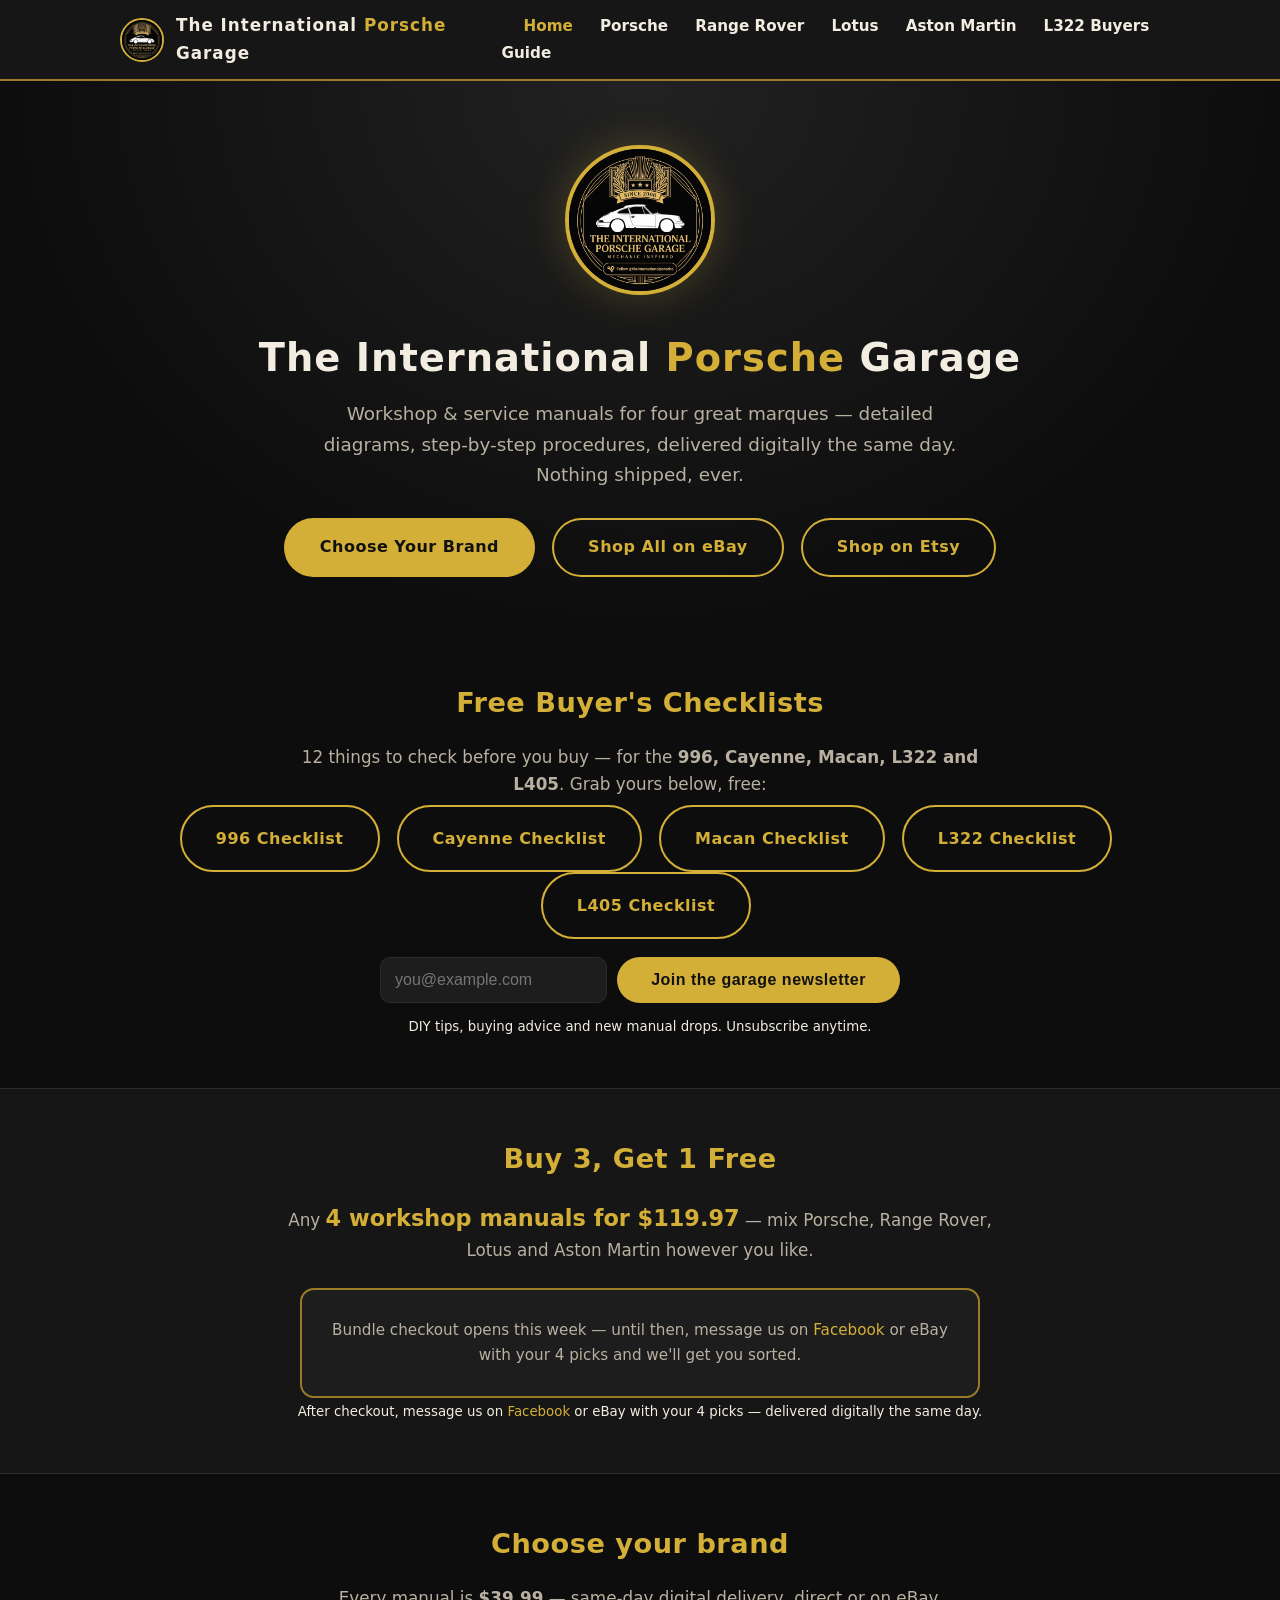
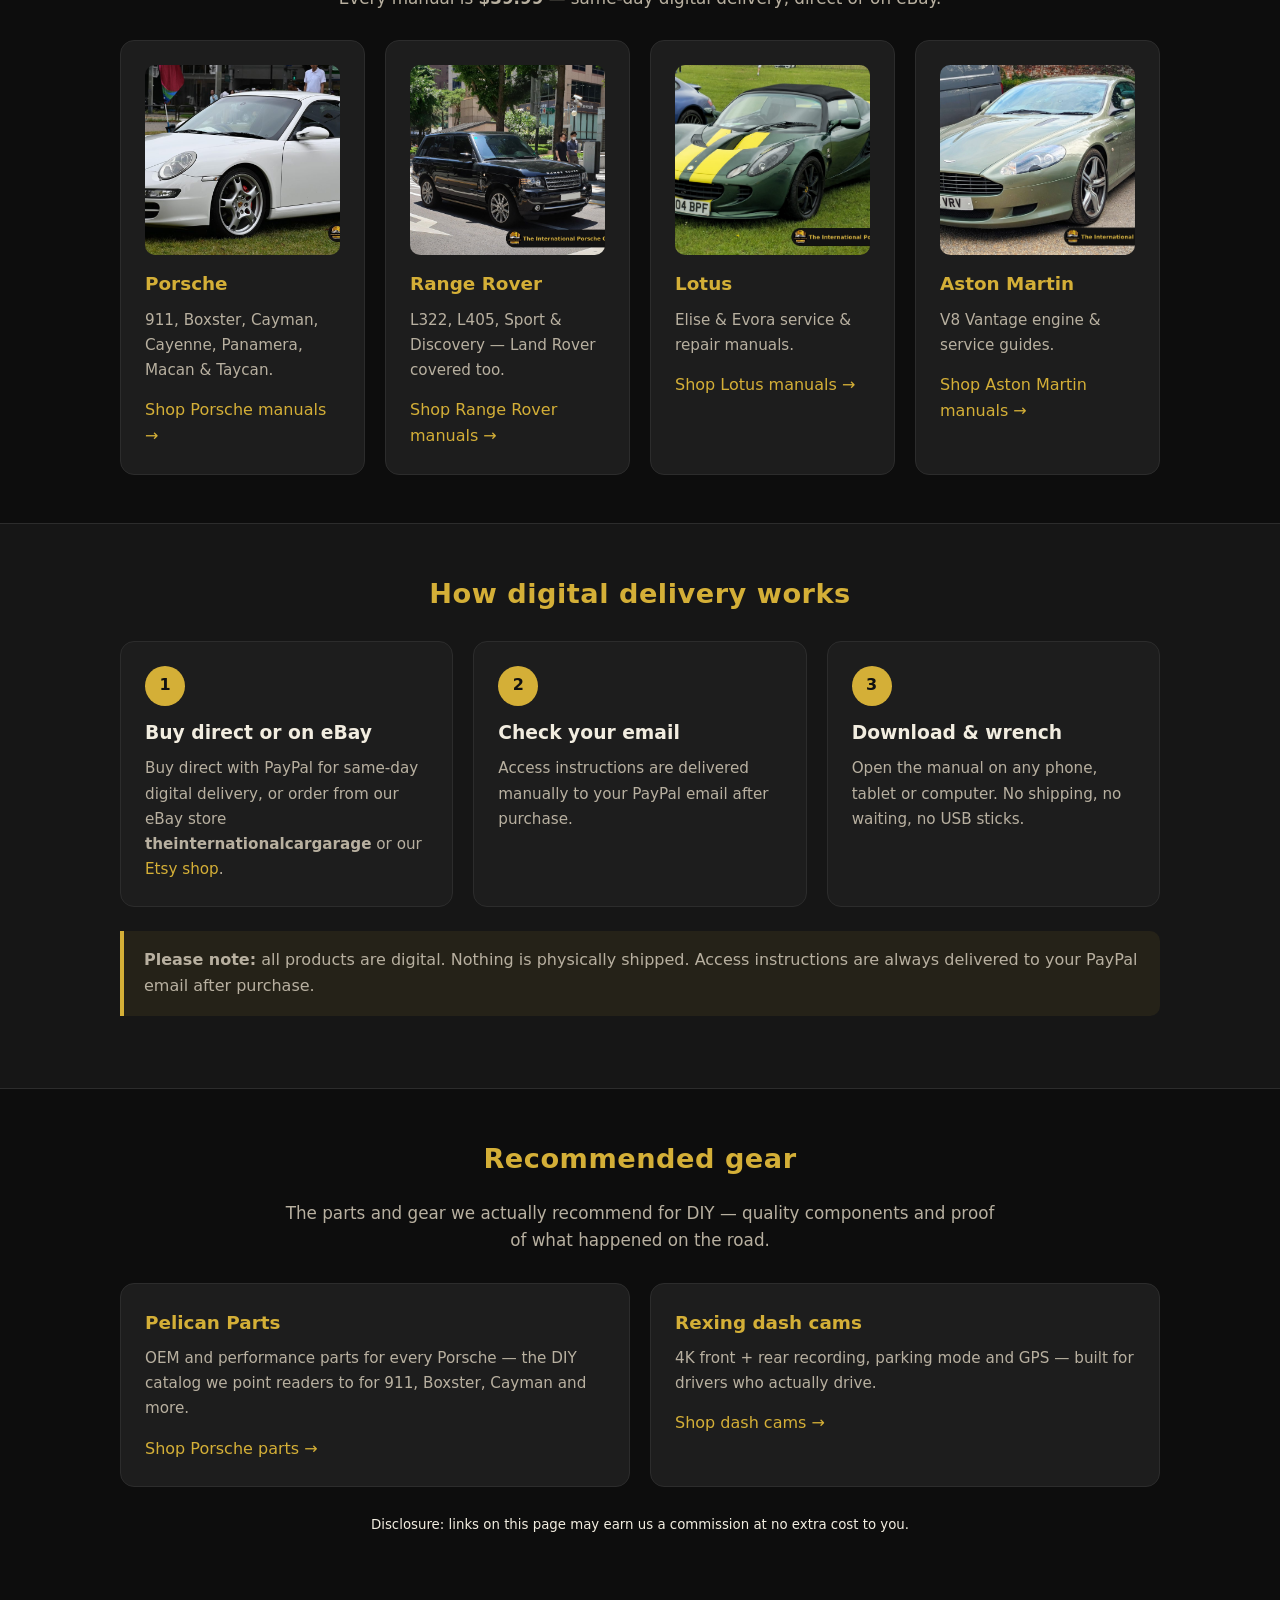
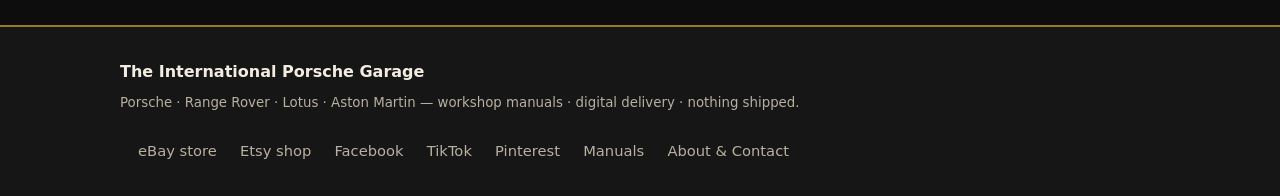
==== commit b70c87d1: "Sync new buyers-guide videos to brand pages" ====
--- a/index.html
+++ b/index.html
@@ -3,10 +3,11 @@
 <head>
   <meta charset="utf-8">
   <meta name="viewport" content="width=device-width, initial-scale=1">
-  <title>The International Porsche Garage — Porsche Workshop Manuals, Digital Delivery</title>
-  <meta name="description" content="Porsche workshop and service manuals for 911, Boxster, Cayman, Cayenne, Panamera, Macan and Taycan. Same-day digital delivery — nothing shipped.">
+  <title>The International Porsche Garage — Workshop Manuals, 4 Brands, Digital Delivery</title>
+  <meta name="description" content="Workshop & service manuals for Porsche, Range Rover, Lotus and Aston Martin. Every manual $39.99 — same-day digital delivery, direct or on eBay.">
   <link rel="icon" href="assets/ipg-logo.jpg">
   <link rel="stylesheet" href="styles.css">
+  <script src="https://www.paypal.com/sdk/js?client-id=BAACAXDh_GmUXd4wZb-8EBJlsgw_2A9mJOTpD0rXL8noN7NnNL7IlCgoK8mFamyL8GmLKQq5UxAEnn_iks&amp;components=hosted-buttons&amp;enable-funding=venmo&amp;currency=USD"></script>
 </head>
 <body>
 
@@ -18,9 +19,11 @@
     </a>
     <nav class="links">
       <a href="index.html" class="active">Home</a>
-      <a href="manuals.html">Manuals</a>
-      <a href="mascot.html">Mascot</a>
-      <a href="about.html">About &amp; Contact</a>
+      <a href="brands/porsche.html">Porsche</a>
+      <a href="brands/range-rover.html">Range Rover</a>
+      <a href="brands/lotus.html">Lotus</a>
+      <a href="brands/aston-martin.html">Aston Martin</a>
+      <a href="l322-buyers-guide.pdf">L322 Buyers Guide</a>
     </nav>
   </div>
 </header>
@@ -28,27 +31,68 @@
 <div class="hero">
   <img class="logo" src="assets/ipg-logo.jpg" alt="The International Porsche Garage logo">
   <h1>The International <span class="gold">Porsche</span> Garage</h1>
-  <p class="tag">Porsche workshop &amp; service manuals — detailed diagrams, step-by-step procedures, delivered digitally the same day. Nothing shipped, ever.</p>
-  <a class="btn" href="https://ebay.com/inf/internationalporschegarage?mkcid=1&mkrid=711-53200-19255-0&siteid=0&campid=5339212462&toolid=80008&mkevt=1" rel="noopener">Shop Manuals on eBay</a>
-  <a class="btn ghost" href="manuals.html">Browse the Catalog</a>
+  <p class="tag">Workshop &amp; service manuals for four great marques — detailed diagrams, step-by-step procedures, delivered digitally the same day. Nothing shipped, ever.</p>
+  <a class="btn" href="#brands">Choose Your Brand</a>
+  <a class="btn ghost" href="https://ebay.com/inf/internationalporschegarage?mkcid=1&mkrid=711-53200-19255-0&siteid=0&campid=5339212462&toolid=80008&mkevt=1" rel="noopener">Shop All on eBay</a>
+  <a class="btn ghost" href="https://internationalgarage.etsy.com" rel="noopener">Shop on Etsy</a>
 </div>
 
-<section class="block">
+<section class="block" id="checklist">
   <div class="wrap">
-    <h2>What we sell</h2>
-    <p class="lead">Complete digital workshop manuals for Porsche owners and independent shops — service schedules, torque specs, wiring diagrams, diagnostic procedures and full teardown/rebuild coverage.</p>
+    <h2 class="center">Free Buyer's Checklists</h2>
+    <p class="lead center" style="margin:0 auto 6px;">12 things to check before you buy — for the <strong>996, Cayenne, Macan, L322 and L405</strong>. Grab yours below, free:</p>
+    <p class="center" style="line-height:2.2;">
+      <a class="btn ghost" href="996-buyers-checklist.pdf">996 Checklist</a>
+      <a class="btn ghost" href="cayenne-buyers-checklist.pdf">Cayenne Checklist</a>
+      <a class="btn ghost" href="macan-buyers-checklist.pdf">Macan Checklist</a>
+      <a class="btn ghost" href="l322-buyers-checklist.pdf">L322 Checklist</a>
+      <a class="btn ghost" href="l405-buyers-checklist.pdf">L405 Checklist</a>
+    </p>
+    <form class="signup" action="https://buttondown.com/api/emails/embed-subscribe/theinternational" method="post" target="popupwindow" onsubmit="window.open('https://buttondown.com/theinternational','popupwindow')">
+      <input type="email" name="email" placeholder="you@example.com" required aria-label="Email address">
+      <input type="submit" class="btn" value="Join the garage newsletter">
+    </form>
+    <p class="center"><small>DIY tips, buying advice and new manual drops. Unsubscribe anytime.</small></p>
+  </div>
+</section>
+
+<section class="block alt" id="bundle">
+  <div class="wrap">
+    <h2 class="center">Buy 3, Get 1 Free</h2>
+    <p class="lead center" style="margin:0 auto 6px;">Any <span class="bundle-price">4 workshop manuals for $119.97</span> — mix Porsche, Range Rover, Lotus and Aston Martin however you like.</p>
+    <div class="buybox" id="bundle-box"></div>
+    <p class="center"><small>After checkout, message us on <a href="https://www.facebook.com/theinternationalporschegarage" rel="noopener">Facebook</a> or eBay with your 4 picks — delivered digitally the same day.</small></p>
+  </div>
+</section>
+
+<section class="block" id="brands">
+  <div class="wrap">
+    <h2 class="center">Choose your brand</h2>
+    <p class="lead center" style="margin:0 auto;">Every manual is <strong>$39.99</strong> — same-day digital delivery, direct or on eBay.</p>
     <div class="grid">
-      <div class="card">
-        <h3>📘 Complete coverage</h3>
-        <p>Engine, gearbox, suspension, brakes, electrics, bodywork — the same depth a dealer technician works from.</p>
+      <div class="card brand-card">
+        <a href="brands/porsche.html"><img src="assets/brands/porsche/ebay-116914563737.jpg" alt="Porsche workshop manuals" loading="lazy"></a>
+        <h3>Porsche</h3>
+        <p>911, Boxster, Cayman, Cayenne, Panamera, Macan &amp; Taycan.</p>
+        <a href="brands/porsche.html">Shop Porsche manuals →</a>
       </div>
-      <div class="card">
-        <h3>⚡ Same-day digital delivery</h3>
-        <p>Access instructions are sent through your eBay messages after purchase. Download the same day — nothing is shipped.</p>
+      <div class="card brand-card">
+        <a href="brands/range-rover.html"><img src="assets/brands/range-rover/ebay-116346151803.jpg" alt="Range Rover workshop manuals" loading="lazy"></a>
+        <h3>Range Rover</h3>
+        <p>L322, L405, Sport &amp; Discovery — Land Rover covered too.</p>
+        <a href="brands/range-rover.html">Shop Range Rover manuals →</a>
       </div>
-      <div class="card">
-        <h3>🏷️ One simple price</h3>
-        <p>Most manuals are a flat <strong>$29.99</strong> — no subscriptions, no per-page fees, yours to keep.</p>
+      <div class="card brand-card">
+        <a href="brands/lotus.html"><img src="assets/brands/lotus/ebay-116580753707.jpg" alt="Lotus workshop manuals" loading="lazy"></a>
+        <h3>Lotus</h3>
+        <p>Elise &amp; Evora service &amp; repair manuals.</p>
+        <a href="brands/lotus.html">Shop Lotus manuals →</a>
+      </div>
+      <div class="card brand-card">
+        <a href="brands/aston-martin.html"><img src="assets/brands/aston-martin/ebay-116252899234.jpg" alt="Aston Martin workshop manuals" loading="lazy"></a>
+        <h3>Aston Martin</h3>
+        <p>V8 Vantage engine &amp; service guides.</p>
+        <a href="brands/aston-martin.html">Shop Aston Martin manuals →</a>
       </div>
     </div>
   </div>
@@ -60,13 +104,13 @@
     <div class="steps">
       <div class="step">
         <div class="num">1</div>
-        <h3>Buy on eBay</h3>
-        <p>Order your manual from our eBay store, <strong>theinternationalcargarage</strong>, just like any eBay purchase.</p>
+        <h3>Buy direct or on eBay</h3>
+        <p>Buy direct with PayPal for same-day digital delivery, or order from our eBay store <strong>theinternationalcargarage</strong> or our <a href="https://internationalgarage.etsy.com" rel="noopener">Etsy shop</a>.</p>
       </div>
       <div class="step">
         <div class="num">2</div>
-        <h3>Check your eBay messages</h3>
-        <p>We send your secure access instructions through eBay messages shortly after payment clears.</p>
+        <h3>Check your email</h3>
+        <p>Access instructions are delivered manually to your PayPal email after purchase.</p>
       </div>
       <div class="step">
         <div class="num">3</div>
@@ -74,49 +118,49 @@
         <p>Open the manual on any phone, tablet or computer. No shipping, no waiting, no USB sticks.</p>
       </div>
     </div>
-    <div class="note"><strong>Please note:</strong> all products are digital. Nothing is physically shipped. Access instructions are always delivered through your eBay messages after purchase.</div>
+    <div class="note"><strong>Please note:</strong> all products are digital. Nothing is physically shipped. Access instructions are always delivered to your PayPal email after purchase.</div>
   </div>
 </section>
 
-<section class="block">
-  <div class="wrap">
-    <h2 class="center">Popular models</h2>
-    <p class="lead center" style="margin:0 auto;">Every generation covered — from air-cooled classics to the latest Taycan.</p>
-    <div class="grid">
-      <div class="card"><h3>911</h3><p>From the air-cooled 964 &amp; 993 through 996, 997, 991 and 992.</p><a href="manuals.html">View manuals →</a></div>
-      <div class="card"><h3>Boxster &amp; Cayman</h3><p>986, 987, 981 and 718 mid-engine coverage.</p><a href="manuals.html">View manuals →</a></div>
-      <div class="card"><h3>Cayenne</h3><p>955, 957, 958 and 9YA SUV service coverage.</p><a href="manuals.html">View manuals →</a></div>
-      <div class="card"><h3>Panamera</h3><p>970 and 971 sports-sedan workshop data.</p><a href="manuals.html">View manuals →</a></div>
-      <div class="card"><h3>Macan</h3><p>95B compact-SUV service &amp; repair manuals.</p><a href="manuals.html">View manuals →</a></div>
-      <div class="card"><h3>Taycan</h3><p>J1 electric sports-car service coverage.</p><a href="manuals.html">View manuals →</a></div>
-    </div>
-  </div>
-</section>
-
-<section class="block alt">
-  <div class="wrap">
-    <h2 class="center">Recommended gear</h2>
-    <p class="lead center" style="margin:0 auto;">A dash cam is the cheapest insurance for your Porsche — proof of what happened, front and rear.</p>
-    <div class="grid">
-      <div class="card"><h3>Rexing dash cams</h3><p>4K front + rear recording, parking mode and GPS — built for drivers who actually drive.</p><a href="https://www.kqzyfj.com/click-101884568-15735466?url=https%3A%2F%2Frexing.com%2Fcollections%2Fshop-all-dash-cams" rel="nofollow sponsored noopener">Shop dash cams &rarr;</a></div>
-    </div>
-    <p class="center" style="margin-top:1.5rem;"><small>Disclosure: links on this page may earn us a commission at no extra cost to you.</small></p>
-  </div>
-</section>
+<section class="block">   <div class="wrap">     <h2 class="center">Recommended gear</h2>     <p class="lead center" style="margin:0 auto;">The parts and gear we actually recommend for DIY — quality components and proof of what happened on the road.</p>     <div class="grid">       <div class="card"><h3>Pelican Parts</h3><p>OEM and performance parts for every Porsche — the DIY catalog we point readers to for 911, Boxster, Cayman and more.</p><a href="https://click.linksynergy.com/deeplink?id=HTCeAkO/Ac4&mid=43304&murl=https%3A%2F%2Fwww.pelicanparts.com%2FPorsche%2Fcatalog%2Fcatalog.htm" rel="nofollow sponsored noopener">Shop Porsche parts &rarr;</a></div>       <div class="card"><h3>Rexing dash cams</h3><p>4K front + rear recording, parking mode and GPS — built for drivers who actually drive.</p><a href="https://www.kqzyfj.com/click-101884568-15735466?url=https%3A%2F%2Frexing.com%2Fcollections%2Fshop-all-dash-cams" rel="nofollow sponsored noopener">Shop dash cams &rarr;</a></div>     </div>     <p class="center" style="margin-top:1.5rem;"><small>Disclosure: links on this page may earn us a commission at no extra cost to you.</small></p>   </div> </section>
 
 <footer class="site">
   <div class="wrap">
     <div>
       <strong>The International Porsche Garage</strong>
-      <small>Porsche workshop manuals · digital delivery · nothing shipped.</small>
+      <small>Porsche · Range Rover · Lotus · Aston Martin — workshop manuals · digital delivery · nothing shipped.</small>
     </div>
     <div class="links">
       <a href="https://ebay.com/inf/internationalporschegarage?mkcid=1&mkrid=711-53200-19255-0&siteid=0&campid=5339212462&toolid=80008&mkevt=1" rel="noopener">eBay store</a>
+      <a href="https://internationalgarage.etsy.com" rel="noopener">Etsy shop</a>
+      <a href="https://www.facebook.com/theinternationalporschegarage" rel="noopener">Facebook</a>
+      <a href="https://www.tiktok.com/@theinternationalporsche" rel="noopener">TikTok</a>
+      <a href="https://www.pinterest.com/theinternationalporschegarage/" rel="noopener">Pinterest</a>
       <a href="manuals.html">Manuals</a>
       <a href="about.html">About &amp; Contact</a>
     </div>
   </div>
 </footer>
 
+<script>
+(function () {
+  // Bundle: buy 3 get 1 free — any 4 manuals for $119.97.
+  // Peter creates the $119.97 hosted button in PayPal; paste its ID below to go live.
+  var BUNDLE_BUTTON_ID = "7VCF7JUK8BPQG";
+  var box = document.getElementById("bundle-box");
+  if (BUNDLE_BUTTON_ID && window.paypal && paypal.HostedButtons) {
+    box.innerHTML = "<h3>Pay with PayPal — $119.97</h3>";
+    var div = document.createElement("div");
+    div.id = "paypal-container-" + BUNDLE_BUTTON_ID;
+    box.appendChild(div);
+    paypal.HostedButtons({ hostedButtonId: BUNDLE_BUTTON_ID }).render("#" + div.id);
+  } else {
+    box.innerHTML = '<p class="muted">Bundle checkout opens this week — until then, message us on ' +
+      '<a href="https://www.facebook.com/theinternationalporschegarage" rel="noopener">Facebook</a> ' +
+      'or eBay with your 4 picks and we\'ll get you sorted.</p>';
+  }
+})();
+</script>
+
 </body>
 </html>
--- a/styles.css
+++ b/styles.css
@@ -105,3 +105,80 @@
   nav.links a { margin-left: 14px; font-size: .85rem; }
   .btn.ghost { margin-left: 0; margin-top: 12px; }
 }
+
+/* Brand pages */
+.brand-hero { padding: 56px 20px 44px; }
+ul.ticks { list-style: none; margin: 18px 0; }
+ul.ticks li { color: var(--muted); padding: 6px 0 6px 30px; position: relative; }
+ul.ticks li::before { content: "✓"; color: var(--gold); position: absolute; left: 4px; font-weight: 800; }
+.buybox {
+  background: var(--panel); border: 2px solid var(--gold-dim); border-radius: 14px;
+  padding: 28px; margin: 24px auto 0; max-width: 680px; text-align: center;
+}
+.buybox h3 { color: var(--gold); margin-bottom: 10px; }
+.buybox .muted, p.muted { color: var(--muted); font-size: .95rem; }
+.buy-links { display: flex; flex-wrap: wrap; gap: 8px 22px; margin-top: 12px; }
+.buy-links a { white-space: nowrap; }
+.gallery {
+  display: grid; grid-template-columns: repeat(auto-fill, minmax(200px, 1fr));
+  gap: 16px; margin-top: 28px;
+}
+.gallery figure {
+  background: var(--panel); border: 1px solid var(--line); border-radius: 12px;
+  overflow: hidden; margin: 0;
+}
+.gallery img { width: 100%; height: 190px; object-fit: cover; display: block; }
+.gallery figcaption { color: var(--muted); font-size: .82rem; padding: 10px 12px; text-transform: capitalize; }
+
+/* Brand hub cards */
+.brand-card { overflow: hidden; }
+.brand-card img { width: 100%; height: 190px; object-fit: cover; border-radius: 10px; margin-bottom: 14px; display: block; }
+.save { color: var(--gold-soft); font-weight: 700; }
+
+/* Video embeds */
+.videos { display: grid; grid-template-columns: repeat(auto-fill, minmax(300px, 1fr)); gap: 16px; margin-top: 28px; }
+.videos figure { background: var(--panel); border: 1px solid var(--line); border-radius: 12px; overflow: hidden; margin: 0; }
+.video-wrap { position: relative; padding-bottom: 56.25%; height: 0; }
+.video-wrap iframe, .video-wrap video { position: absolute; top: 0; left: 0; width: 100%; height: 100%; border: 0; }
+.videos figcaption { color: var(--muted); font-size: .82rem; padding: 10px 12px; }
+
+/* Admin tool */
+.admin-wrap { max-width: 760px; margin: 0 auto; padding: 24px 20px 60px; }
+.passgate { text-align: center; padding: 60px 20px; }
+.passgate input, .admin input[type=text], .admin input[type=url], .admin textarea, .admin select {
+  width: 100%; background: var(--panel); border: 1px solid var(--line); color: var(--text);
+  border-radius: 10px; padding: 12px 14px; font-size: 1rem; margin: 6px 0 14px; font-family: inherit;
+}
+.admin textarea { min-height: 90px; }
+.admin label { color: var(--gold); font-weight: 700; display: block; margin-top: 18px; }
+.admin .hint { color: var(--muted); font-size: .88rem; margin-top: -8px; margin-bottom: 8px; }
+.tabs { display: flex; gap: 8px; flex-wrap: wrap; margin: 20px 0; }
+.tabs button {
+  flex: 1 1 0; min-width: 120px; background: var(--panel); border: 1px solid var(--line);
+  color: var(--text); border-radius: 999px; padding: 12px 8px; font-weight: 700; font-size: .95rem;
+}
+.tabs button.active { background: var(--gold); color: #111; border-color: var(--gold); }
+.thumbs { display: flex; flex-wrap: wrap; gap: 10px; margin-top: 12px; }
+.thumb { position: relative; width: 96px; }
+.thumb img { width: 96px; height: 96px; object-fit: cover; border-radius: 10px; border: 1px solid var(--line); display: block; }
+.thumb.hero img { border: 3px solid var(--gold); }
+.thumb .x {
+  position: absolute; top: -8px; right: -8px; width: 26px; height: 26px; border-radius: 50%;
+  background: #a33; color: #fff; border: none; font-weight: 800; font-size: 14px; line-height: 1;
+}
+.thumb .makero {
+  position: absolute; bottom: -8px; left: 4px; font-size: .68rem; background: var(--gold);
+  color: #111; border: none; border-radius: 999px; padding: 2px 8px; font-weight: 700;
+}
+.prod { background: var(--panel); border: 1px solid var(--line); border-radius: 12px; padding: 16px; margin: 12px 0; }
+.prod .row { display: flex; gap: 10px; }
+.savebar { position: sticky; bottom: 0; background: var(--coal); border-top: 2px solid var(--gold-dim); padding: 14px 20px; display: flex; gap: 10px; margin: 24px -20px 0; }
+.savebar .btn { flex: 1; padding: 14px 10px; font-size: .95rem; }
+.bigbtn { display: block; width: 100%; margin: 10px 0; }
+
+/* Newsletter signup + bundle */
+.signup { display: flex; gap: 10px; justify-content: center; margin: 18px auto 10px; max-width: 520px; flex-wrap: wrap; }
+.signup input[type=email] { flex: 1; min-width: 220px; background: var(--panel); border: 1px solid var(--line); color: var(--text); border-radius: 10px; padding: 12px 14px; font-size: 1rem; }
+.signup input[type=email]:focus { outline: none; border-color: var(--gold); }
+.signup .btn { border: none; cursor: pointer; }
+.bundle-price { font-size: 1.4rem; color: var(--gold); font-weight: 800; }
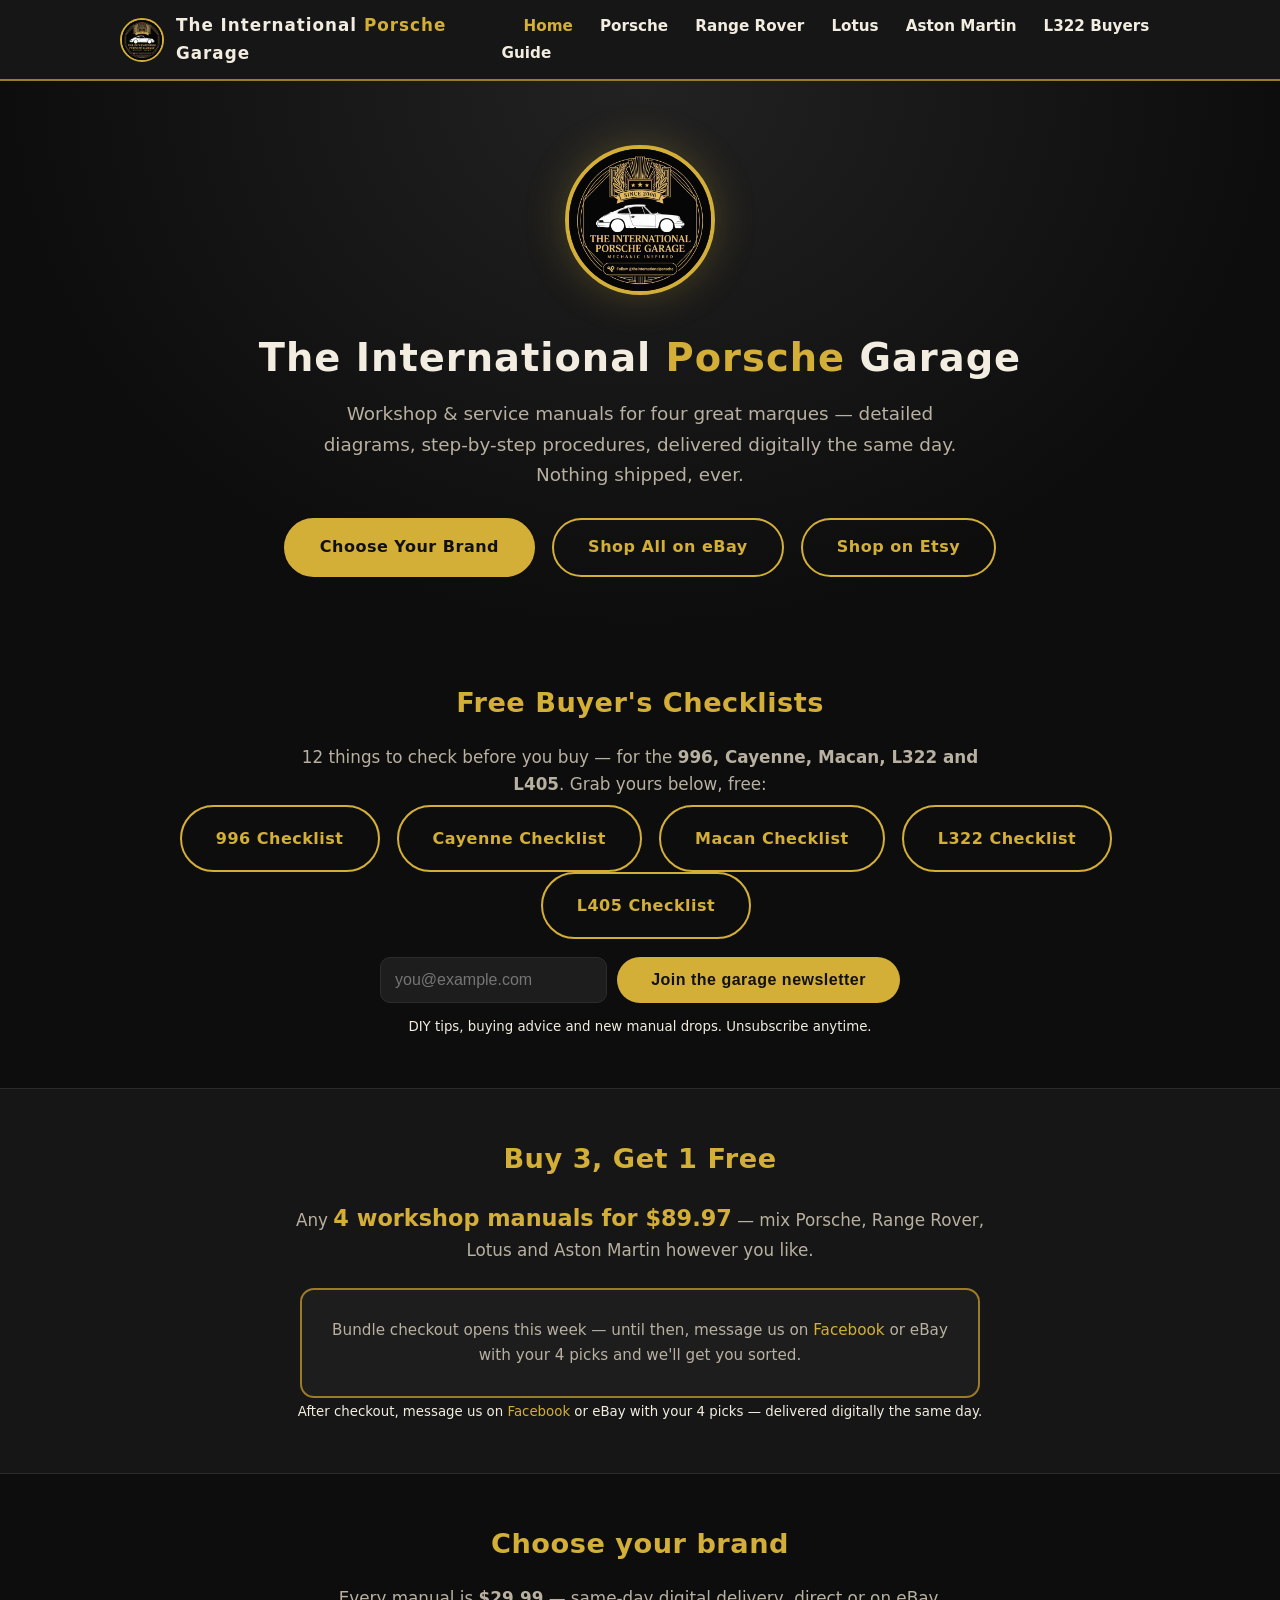
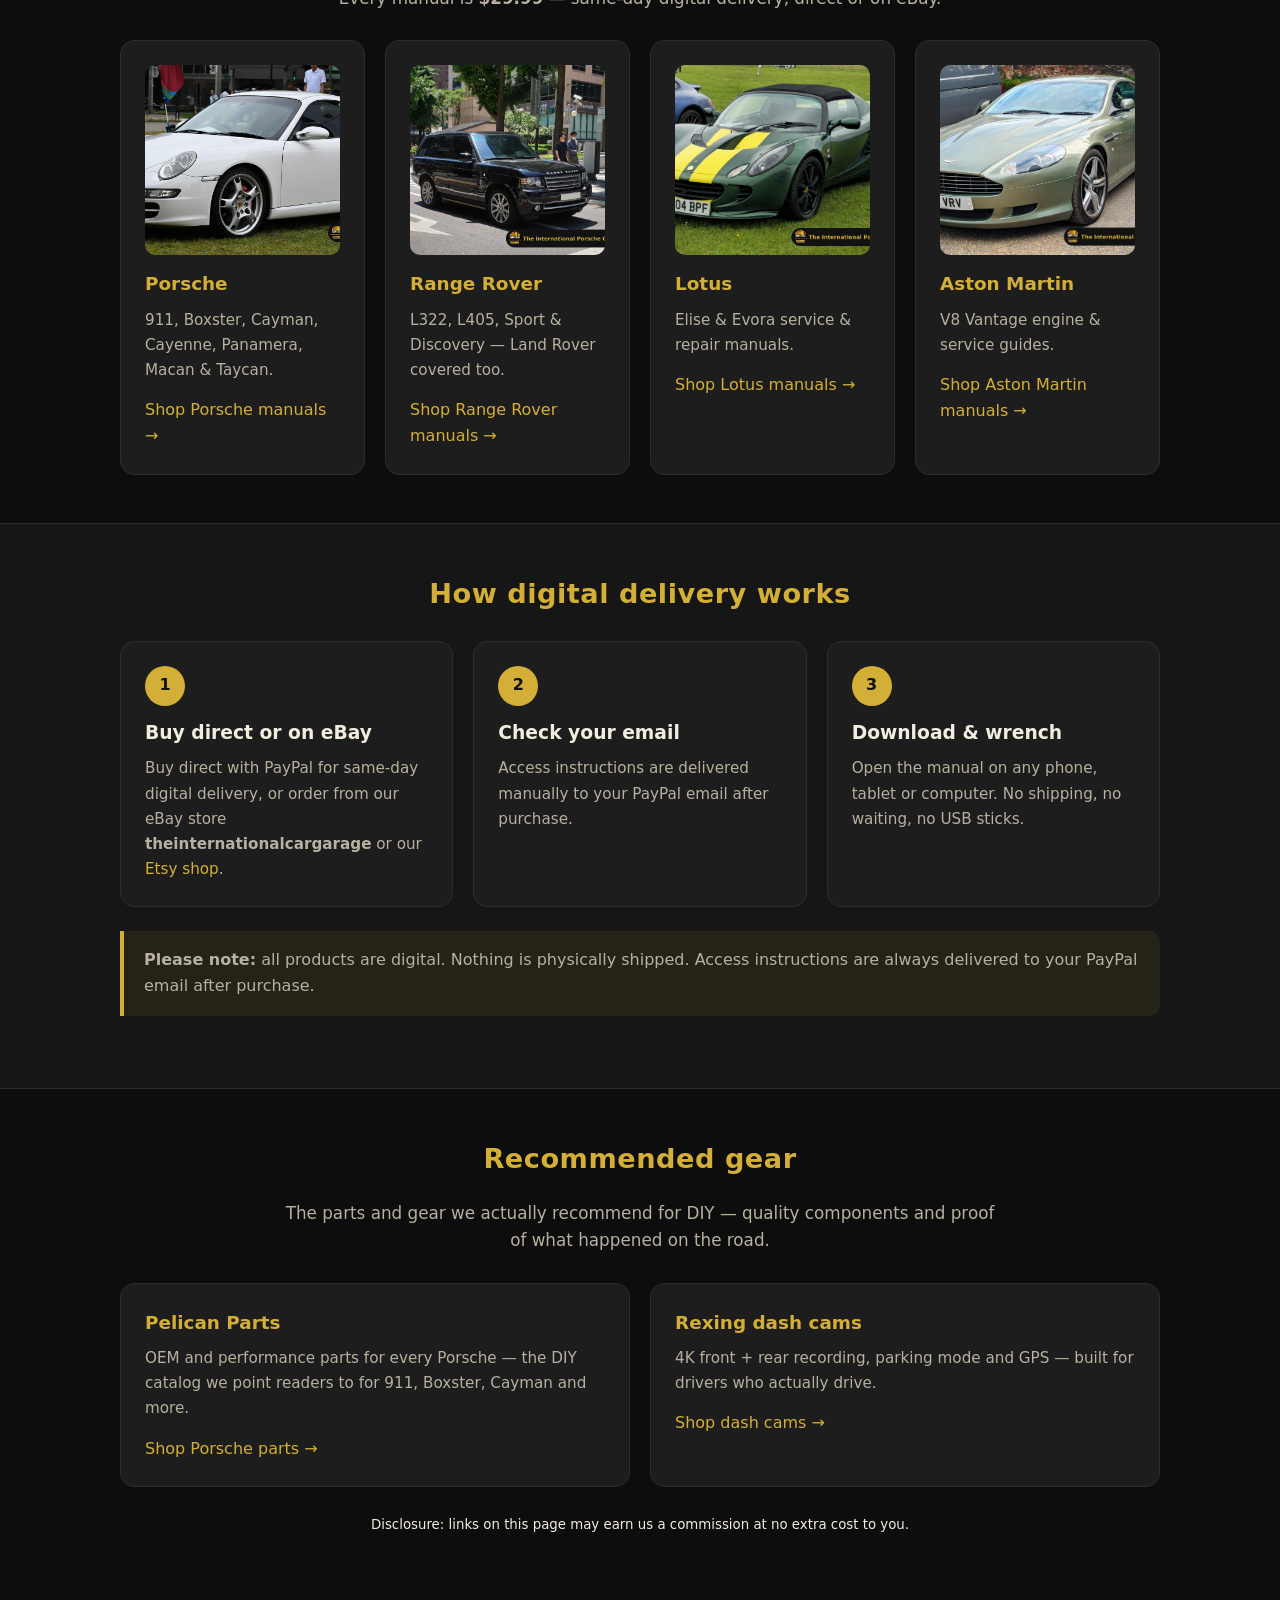
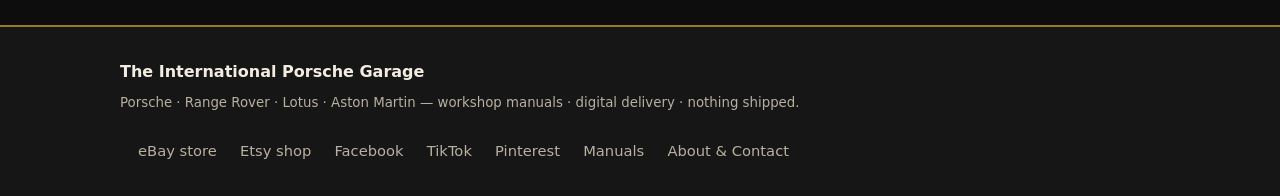
==== commit c6da4a48: "Update workshop manual pricing to $29.99 each, bundle of 4 for $89.97" ====
--- a/index.html
+++ b/index.html
@@ -4,12 +4,71 @@
   <meta charset="utf-8">
   <meta name="viewport" content="width=device-width, initial-scale=1">
   <title>The International Porsche Garage — Workshop Manuals, 4 Brands, Digital Delivery</title>
-  <meta name="description" content="Workshop & service manuals for Porsche, Range Rover, Lotus and Aston Martin. Every manual $39.99 — same-day digital delivery, direct or on eBay.">
+  <meta name="description" content="Workshop & service manuals for Porsche, Range Rover, Lotus and Aston Martin. Every manual $29.99 — same-day digital delivery, direct or on eBay.">
   <link rel="icon" href="assets/ipg-logo.jpg">
   <link rel="stylesheet" href="styles.css">
   <script src="https://www.paypal.com/sdk/js?client-id=BAACAXDh_GmUXd4wZb-8EBJlsgw_2A9mJOTpD0rXL8noN7NnNL7IlCgoK8mFamyL8GmLKQq5UxAEnn_iks&amp;components=hosted-buttons&amp;enable-funding=venmo&amp;currency=USD"></script>
 </head>
 <body>
+<!-- Tradebit buyer greeting: shows only when ?tb=<slug> is present (2026-10-21) -->
+<div id="tb-banner" hidden style="background:#0d0d0d;border-bottom:3px solid #d4af37;color:#f5f5f5;text-align:center;padding:14px 18px;font-family:inherit;">
+  <div style="max-width:900px;margin:0 auto;">
+    <div style="color:#d4af37;font-weight:700;font-size:1.05em;margin-bottom:4px;">Thank you for your Tradebit purchase</div>
+    <div><span data-tb-title></span> &mdash; your secure download instructions are on the way to the email address you used at checkout.</div>
+  </div>
+</div>
+<script>
+(function(){
+  try {
+    var slug = new URLSearchParams(window.location.search).get('tb');
+    if (!slug) return;
+    slug = slug.replace(/\/+$/, '');
+    var titles = {
+    'lotus-elise-2004-2011': 'Lotus Elise 2004-2011 Workshop Manual',
+    'porsche-911-991-2012-2019': 'Porsche 911 991 2012-2019 Workshop Manual',
+    'range-rover-l460-2022-2026': 'Range Rover L460 2022-2026 Workshop Manual',
+    'range-rover-sport-l320-2005-2013': 'Range Rover Sport L320 2005-2013 Workshop Manual',
+    'land-rover-discovery-4-lr4-2009-2016': 'Land Rover Discovery 4 LR4 2009-2016 Workshop Manual',
+    'porsche-911-carrera-1972-1976': 'Porsche 911 Carrera 1972-1976 Workshop Manual',
+    'porsche-macan-2014-2018': 'Porsche Macan 2014-2018 Workshop Manual',
+    'porsche-panamera-970-2014-2016': 'Porsche Panamera 970 2014-2016 Workshop Manual',
+    'porsche-968-1992-1995': 'Porsche 968 1992-1995 Workshop Manual',
+    'porsche-macan-s-turbo-2014-2018': 'Porsche Macan S Turbo 2014-2018 Workshop Manual',
+    'lotus-evora-2009-2021': 'Lotus Evora 2009-2021 Workshop Manual',
+    'land-rover-defender-1983-2012': 'Land Rover Defender 1983-2012 Workshop Manual',
+    'land-rover-discovery-3-lr3-2004-2009': 'Land Rover Discovery 3 LR3 2004-2009 Workshop Manual',
+    'range-rover-evoque-2011-2013': 'Range Rover Evoque 2011-2013 Workshop Manual',
+    'porsche-boxster-cayman-986-987-981-1997-2016': 'Porsche Boxster Cayman 986/987/981 1997-2016 Workshop Manual',
+    'porsche-928-1978-1995': 'Porsche 928 1978-1995 Workshop Manual',
+    'porsche-911-997-2004-2012': 'Porsche 911 997 2004-2012 Workshop Manual',
+    'porsche-911-996-1997-2006': 'Porsche 911 996 1997-2006 Workshop Manual',
+    'porsche-911-996-gt2-gt3-1997-2006': 'Porsche 911 996 GT2 GT3 1997-2006 Workshop Manual',
+    'land-rover-defender-l633-2020-2027': 'Land Rover Defender L633 2020-2027 Workshop Manual',
+    'bmw-e46-3-series-1997-2006': 'BMW E46 3 Series 1997-2006 Workshop Manual',
+    'aston-martin-db7-db9-vantage-1994-2018': 'Aston Martin DB7 DB9 Vantage 1994-2018 Workshop Manual',
+    'range-rover-l405-2012-2021': 'Range Rover L405 2012-2021 Workshop Manual',
+    'range-rover-sport-l494-2014-2022': 'Range Rover Sport L494 2014-2022 Workshop Manual',
+    'land-rover-discovery-1-1989-1998': 'Land Rover Discovery 1 1989-1998 Workshop Manual',
+    'land-rover-discovery-2-1999-2004': 'Land Rover Discovery 2 1999-2004 Workshop Manual',
+    'range-rover-p38-1994-2001': 'Range Rover P38 1994-2001 Workshop Manual',
+    'porsche-924-1976-1988': 'Porsche 924 1976-1988 Workshop Manual',
+    'porsche-cayenne-2003-2018': 'Porsche Cayenne 2003-2018 Workshop Manual',
+    'porsche-cayenne-s-turbo-2003-2018': 'Porsche Cayenne S Turbo 2003-2018 Workshop Manual',
+    'porsche-912e-1968-1972': 'Porsche 912E 1968-1972 Workshop Manual',
+    'land-rover-discovery-5-2017-2026': 'Land Rover Discovery 5 2017-2026 Workshop Manual',
+    'porsche-944-1982-1991': 'Porsche 944 1982-1991 Workshop Manual',
+    'porsche-914-1969-1976': 'Porsche 914 1969-1976 Workshop Manual',
+    'jeep-wrangler-2000-2006': 'Jeep Wrangler 2000-2006 Workshop Manual',
+    'range-rover-l322-2001-2013': 'Range Rover L322 2001-2013 Workshop Service Repair Manual'
+    };
+    var title = titles[slug] || 'Workshop manual';
+    var el = document.querySelector('#tb-banner [data-tb-title]');
+    if (el) el.textContent = title;
+    document.getElementById('tb-banner').hidden = false;
+  } catch (e) { /* banner stays hidden; page unaffected */ }
+})();
+</script>
+
 
 <header class="site">
   <div class="wrap nav">
@@ -59,7 +118,7 @@
 <section class="block alt" id="bundle">
   <div class="wrap">
     <h2 class="center">Buy 3, Get 1 Free</h2>
-    <p class="lead center" style="margin:0 auto 6px;">Any <span class="bundle-price">4 workshop manuals for $119.97</span> — mix Porsche, Range Rover, Lotus and Aston Martin however you like.</p>
+    <p class="lead center" style="margin:0 auto 6px;">Any <span class="bundle-price">4 workshop manuals for $89.97</span> — mix Porsche, Range Rover, Lotus and Aston Martin however you like.</p>
     <div class="buybox" id="bundle-box"></div>
     <p class="center"><small>After checkout, message us on <a href="https://www.facebook.com/theinternationalporschegarage" rel="noopener">Facebook</a> or eBay with your 4 picks — delivered digitally the same day.</small></p>
   </div>
@@ -68,7 +127,7 @@
 <section class="block" id="brands">
   <div class="wrap">
     <h2 class="center">Choose your brand</h2>
-    <p class="lead center" style="margin:0 auto;">Every manual is <strong>$39.99</strong> — same-day digital delivery, direct or on eBay.</p>
+    <p class="lead center" style="margin:0 auto;">Every manual is <strong>$29.99</strong> — same-day digital delivery, direct or on eBay.</p>
     <div class="grid">
       <div class="card brand-card">
         <a href="brands/porsche.html"><img src="assets/brands/porsche/ebay-116914563737.jpg" alt="Porsche workshop manuals" loading="lazy"></a>
@@ -144,12 +203,12 @@
 
 <script>
 (function () {
-  // Bundle: buy 3 get 1 free — any 4 manuals for $119.97.
-  // Peter creates the $119.97 hosted button in PayPal; paste its ID below to go live.
+  // Bundle: buy 3 get 1 free — any 4 manuals for $89.97.
+  // Peter creates the $89.97 hosted button in PayPal; paste its ID below to go live.
   var BUNDLE_BUTTON_ID = "7VCF7JUK8BPQG";
   var box = document.getElementById("bundle-box");
   if (BUNDLE_BUTTON_ID && window.paypal && paypal.HostedButtons) {
-    box.innerHTML = "<h3>Pay with PayPal — $119.97</h3>";
+    box.innerHTML = "<h3>Pay with PayPal — $89.97</h3>";
     var div = document.createElement("div");
     div.id = "paypal-container-" + BUNDLE_BUTTON_ID;
     box.appendChild(div);
